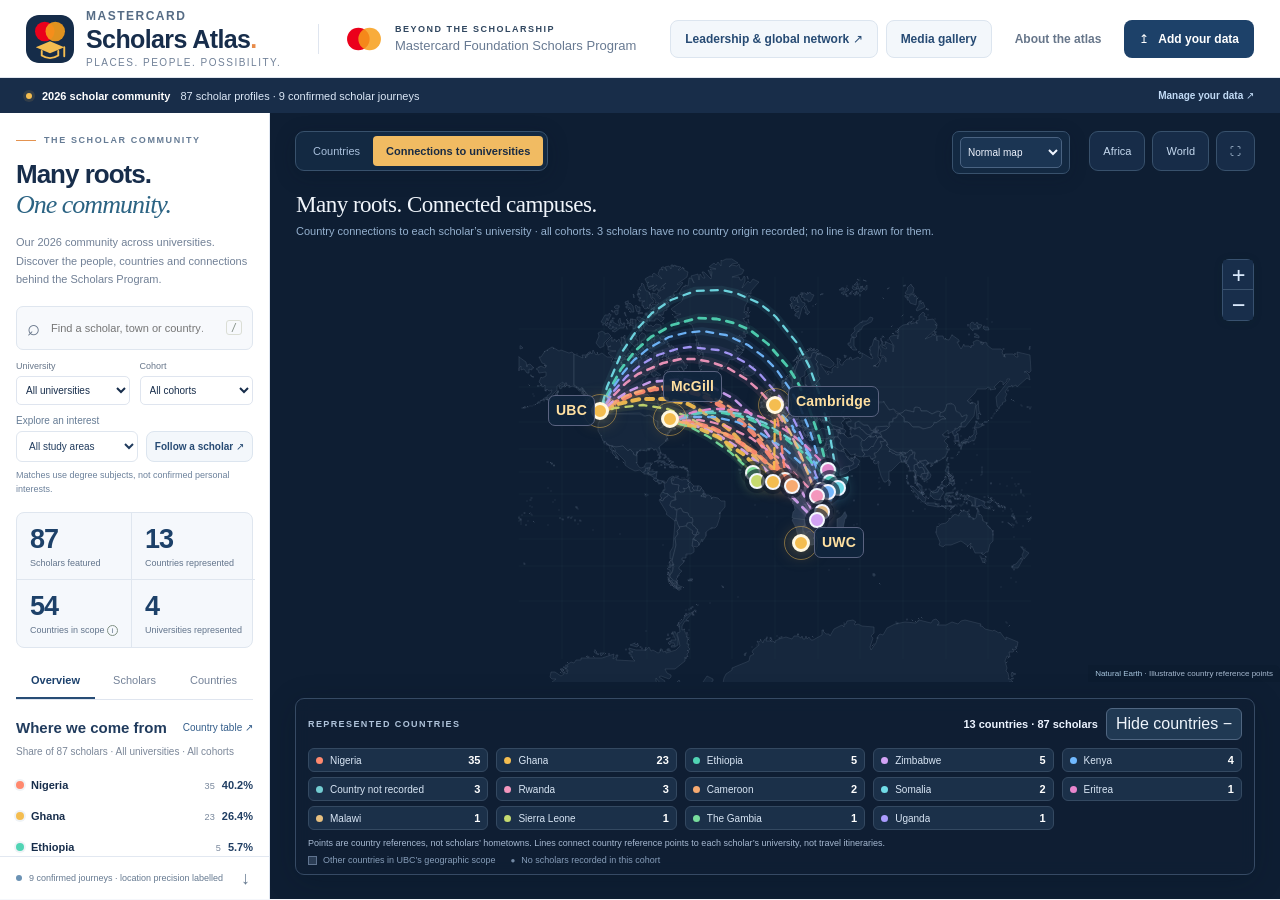
==== index.html @ 305bf22e "Add Welcome Day photography album to the media gallery" ====
<!doctype html>
<html lang="en">
<head>
  <meta charset="utf-8">
  <meta name="viewport" content="width=device-width,initial-scale=1">
  <meta name="theme-color" content="#101e32">
  <title>Beyond the Scholarship · Mastercard Scholars Atlas</title>
  <meta name="description" content="Explore the places, journeys and aspirations of Mastercard Foundation Scholars. An independent scholar-created atlas with town-level mapping and country representation.">
  <link rel="icon" type="image/svg+xml" href="media/scholar-atlas-emblem.svg">
  <link href="vendor/leaflet.css" rel="stylesheet">
  <link href="style.css" rel="stylesheet">
  <link href="fallback.css" rel="stylesheet">
  <link href="atlas-theme.css?v=20261101-welcome-album" rel="stylesheet">
  <link href="experience.css?v=20261101-welcome-album" rel="stylesheet">
  <script defer src="vendor/papaparse.min.js"></script>
  <script defer src="vendor/leaflet.js"></script>
  <script type="module" src="app.js?v=20261101-welcome-album"></script>
</head>
<body>
  <a class="skip-link" href="#sidebarContent">Skip to scholar information</a>
  <header class="app-header">
    <a class="brand" href="./" aria-label="Mastercard Scholars Atlas home">
      <span class="brand-icon" aria-hidden="true"><img src="media/scholar-atlas-emblem.svg" alt="" width="48" height="48"></span>
      <span><strong><span class="brand-prefix">Mastercard </span>Scholars Atlas<span class="brand-dot">.</span></strong><small>Places. People. Possibility.</small></span>
    </a>
    <div class="header-description"><a class="scholar-symbol" href="https://mastercardfdn.org/en/what-we-do/our-programs/mastercard-foundation-scholars-program/" target="_blank" rel="noopener" aria-label="Mastercard Foundation Scholars Program"><svg viewBox="0 0 52 32" aria-hidden="true"><circle cx="19" cy="16" r="14" fill="#eb001b"/><circle cx="33" cy="16" r="14" fill="#f79e1b" fill-opacity=".86"/></svg></a><span class="tiny-label">BEYOND THE SCHOLARSHIP</span><span>Mastercard Foundation Scholars Program</span></div>
    <div class="header-actions"><a class="button secondary" href="network.html">Leadership & global network ↗</a><button id="galleryButton" class="button secondary">Media gallery</button><button id="aboutButton" class="button text-button">About the atlas</button><button id="manageButton" class="button primary"><span aria-hidden="true">↥</span> Add your data</button></div>
  </header>
  <div id="datasetBanner" class="dataset-banner"><span class="status-dot"></span><strong>Sample data</strong><span id="datasetDescription">Fictional profiles for exploring the design. These are not programme statistics.</span><button id="bannerImport">Replace with your CSV <span aria-hidden="true">↗</span></button></div>
  <main class="workspace">
    <aside class="sidebar" aria-label="Scholars dashboard">
      <section class="sidebar-intro">
        <div class="eyebrow"><span class="small-line"></span> THE SCHOLAR COMMUNITY</div>
        <h1>Many roots.<br><em>One community.</em></h1>
        <p>Our 2026 community across universities. Discover the people, countries and connections behind the Scholars Program.</p>
      </section>
      <section class="filters" aria-label="Dataset filters">
        <label class="search-field"><span aria-hidden="true">⌕</span><input id="searchInput" type="search" placeholder="Find a scholar, town or country…" aria-label="Search scholars, towns and countries"><kbd>/</kbd></label>
        <div class="filter-row"><label><span>University</span><select id="universityFilter"><option value="">All universities</option></select></label><label><span>Cohort</span><select id="cohortFilter"><option value="">All cohorts</option></select></label></div>
      <div class="explore-row"><label><span>Explore an interest</span><select id="interestFilter" aria-describedby="interestNote"><option value="">All study areas</option></select></label><button id="followScholar" class="button secondary">Follow a scholar ↗</button></div><p id="interestNote" class="interest-note">Matches use degree subjects, not confirmed personal interests.</p></section>
      <section class="stats-grid" aria-label="Dataset summary">
        <div><strong id="totalStat">—</strong><span>Scholars featured</span></div><div><strong id="countryStat">—</strong><span>Countries represented</span></div><div><strong id="eligibleStat">54</strong><span>Countries in scope <button class="info-dot" id="eligibilityInfo" aria-label="Explain country eligibility scope">i</button></span></div><div><strong id="townStat">—</strong><span>Universities represented</span></div>
      </section>
      <div class="sidebar-tabs" role="tablist" aria-label="Explore the atlas"><button role="tab" aria-selected="true" data-tab="overview" id="tab-overview">Overview</button><button role="tab" aria-selected="false" data-tab="scholars" id="tab-scholars">Scholars</button><button role="tab" aria-selected="false" data-tab="countries" id="tab-countries">Countries</button></div>
      <div id="sidebarContent" class="sidebar-content" role="tabpanel" aria-labelledby="tab-overview" tabindex="-1"><p class="loading-text">Preparing the atlas…</p></div>
      <footer class="sidebar-footer"><span class="status-dot"></span><span id="coverageText">Town coordinates checked against your dataset</span><button id="exportStats" title="Download country counts and shares" aria-label="Download country statistics">↓</button></footer>
    </aside>
    <section class="map-area" aria-label="Interactive origin map">
      <div id="map" aria-label="World map of scholar countries and connections to their universities"></div>
      <div class="map-topbar"><div class="map-mode" role="group" aria-label="Map display"><button id="originsMode" aria-pressed="false">Countries</button><button id="journeysMode" class="selected" aria-pressed="true">Connections to universities</button></div><div class="map-top-actions"><button id="africaButton" class="map-button">Africa</button><button id="worldButton" class="map-button">World</button><button id="fullscreenButton" class="map-button icon-button" title="Toggle full screen" aria-label="Toggle full screen">⛶</button></div></div>
      <div class="basemap-control"><label for="basemapSelect">Background</label><select id="basemapSelect" aria-label="Map background"><option value="atlas">Normal map</option><option value="street">Street map</option><option value="satellite">Satellite imagery</option></select><span id="basemapStatus" role="status" hidden></span></div>
      <div class="map-heading"><span id="mapScope">OUR GLOBAL CONNECTIONS</span><h2 id="mapTitle">Rooted in community.<br>Connected by opportunity.</h2><p id="mapSubtitle">Select a country or a point to begin exploring.</p></div>
      <div id="mapLoading" class="map-loading"><span class="spinner"></span> Drawing the world…</div>
      <div id="mapFallback" class="map-fallback" hidden><strong>Detailed map unavailable</strong><p>Your scholar profiles and country statistics still work. Check your internet connection and try again.</p><button class="button primary" id="retryMap">Retry map</button></div>
      <section id="detailCard" class="detail-card" aria-label="Selected place or scholar" hidden></section>
      <div class="map-bottom"><div class="legend"><div class="legend-heading"><span class="tiny-label">REPRESENTED COUNTRIES</span><span id="mapCount">10 countries · 42 scholars</span></div><div id="originLegend" class="origin-legend"></div><p class="reference-caption">Points are country references, not scholars’ hometowns. Lines connect country reference points to each scholar’s university, not travel itineraries.</p><div class="scope-key"><i></i> Other countries in UBC’s geographic scope <span>●</span> No scholars recorded in this cohort</div></div></div>
      <div class="map-help">Hover or focus a country or university to highlight its connections · Line width shows scholar count</div>
    </section>
  </main>
  <dialog id="manageDialog" class="dialog"><div class="dialog-header"><div><span class="eyebrow">MAKE IT YOURS</span><h2>Bring your scholars to the map.</h2></div><button class="close-button" data-close="manageDialog" aria-label="Close data manager">×</button></div><p>Import a CSV to replace the sample profiles. Your import stays in this browser; it does not update the shared website.</p><a href="data/scholars_template.csv" download class="template-link"><span aria-hidden="true">↓</span> Download the empty CSV template <span>Start here</span></a><label class="file-drop" id="fileDrop"><span class="upload-icon" aria-hidden="true">↥</span><strong>Choose your scholars CSV</strong><span>Or drop it here · UTF-8 CSV · up to 5 MB</span><input id="csvInput" type="file" accept=".csv,text/csv"></label><div id="importResult" class="import-result" aria-live="polite"></div><details class="data-guide"><summary>Which information do I need?</summary><p><strong>Required:</strong> a unique <code>id</code> and <code>name</code>. Include <code>country_code</code> (ISO3, e.g. GHA), <code>hometown</code>, <code>region</code>, <code>latitude</code> and <code>longitude</code> to map a hometown.</p><p>Add <code>university</code>, <code>programme</code>, <code>cohort</code>, <code>theme</code>, <code>bio</code>, <code>aspiration</code>, <code>photo</code>, <code>audio</code>, <code>source_url</code> and <code>location_verified</code> as available. Missing coordinates are allowed; those scholars still count in country totals.</p><p>Use scholar-approved town centres. A hometown is the place a scholar identifies as home; it may differ from citizenship. This atlas does not infer an individual's admissions eligibility.</p></details><div class="dialog-actions"><button id="exportData" class="button secondary">Export current data</button><button id="resetDemo" class="button text-button">Restore sample</button></div><p class="dialog-note">To update the map for every visitor, replace the project's <code>data/scholars.json</code> with your export and republish. Your original CSV remains unchanged.</p></dialog>
  <dialog id="aboutDialog" class="dialog"><div class="dialog-header"><div><span class="eyebrow">BEHIND THE MAP</span><h2>A community, seen through place.</h2></div><button class="close-button" data-close="aboutDialog" aria-label="Close about">×</button></div><p>An independent, scholar-created exploration of the Mastercard Foundation Scholars Program. The directory includes publicly documented 2026 scholars from several universities; coverage is partial. It is not an official Foundation directory.</p><h3>Reading the numbers</h3><p>Country shares count unique scholars in the selected university and cohort. Searching, selecting a country, and moving the map do not change that denominator. Missing home countries appear in a separate category. A zero means no records in this dataset; it does not establish that a country has no scholars.</p><h3>Country eligibility reference</h3><p>The geographic reference is <strong>UBC · Winter 2027</strong>. UBC states that applicants must be a citizen or refugee of an African country, alongside academic, age, degree-programme and other conditions.</p><p>The 54-country layer implements that geographic rule using African UN member states. It is not an enumerated country list published by UBC. Western Sahara is shown as unverified. The reference remains UBC-specific when viewing records from other universities.</p><a class="source-link" href="https://mastercardfdn.scholars.ubc.ca/graduate-admissions/graduate-admissions-2/" target="_blank" rel="noopener noreferrer">Read UBC's published eligibility criteria ↗</a><p class="dialog-note">Reference checked: 24 October 2026. A country highlight is not a personal eligibility decision.</p><h3>Map and data</h3><p>Country boundaries: Natural Earth, public domain. Detailed street map: OpenFreeMap, OpenMapTiles and OpenStreetMap contributors, with an Esri street-map fallback for browsers without WebGL. Satellite imagery: Esri and its credited imagery providers. Town coverage and spelling vary by location. Until hometowns are confirmed, points use Natural Earth country label locations as illustrative country references. No country reference is stored as a scholar’s hometown coordinate. Connections show country–UBC relationships rather than travel itineraries.</p><p>Built for Analem Jacob's scholar-community mapping project. The directory combines the supplied UBC roster with named 2026 profiles from official university sources. Cambridge uses the academic-year label 2026/2027. Country origins are left blank when not confirmed. Connections follow each scholar’s university. Destination points are representative university locations, not individual study buildings. Scholars without a recorded home country have no connection line. Professional profiles and photographs are included only for corroborated public matches. Hometown mapping is deferred.</p><div class="dialog-actions"><button class="button primary" data-close="aboutDialog">Explore the atlas</button></div></dialog>
  <div id="toast" role="status" class="toast" hidden></div>
  <noscript>This interactive atlas requires JavaScript. The CSV templates and data files are available in the project's data folder.</noscript>
</body>
</html>
---- vendor/leaflet.css ----
/* required styles */

.leaflet-pane,
.leaflet-tile,
.leaflet-marker-icon,
.leaflet-marker-shadow,
.leaflet-tile-container,
.leaflet-pane > svg,
.leaflet-pane > canvas,
.leaflet-zoom-box,
.leaflet-image-layer,
.leaflet-layer {
	position: absolute;
	left: 0;
	top: 0;
	}
.leaflet-container {
	overflow: hidden;
	}
.leaflet-tile,
.leaflet-marker-icon,
.leaflet-marker-shadow {
	-webkit-user-select: none;
	   -moz-user-select: none;
	        user-select: none;
	  -webkit-user-drag: none;
	}
/* Prevents IE11 from highlighting tiles in blue */
.leaflet-tile::selection {
	background: transparent;
}
/* Safari renders non-retina tile on retina better with this, but Chrome is worse */
.leaflet-safari .leaflet-tile {
	image-rendering: -webkit-optimize-contrast;
	}
/* hack that prevents hw layers "stretching" when loading new tiles */
.leaflet-safari .leaflet-tile-container {
	width: 1600px;
	height: 1600px;
	-webkit-transform-origin: 0 0;
	}
.leaflet-marker-icon,
.leaflet-marker-shadow {
	display: block;
	}
/* .leaflet-container svg: reset svg max-width decleration shipped in Joomla! (joomla.org) 3.x */
/* .leaflet-container img: map is broken in FF if you have max-width: 100% on tiles */
.leaflet-container .leaflet-overlay-pane svg {
	max-width: none !important;
	max-height: none !important;
	}
.leaflet-container .leaflet-marker-pane img,
.leaflet-container .leaflet-shadow-pane img,
.leaflet-container .leaflet-tile-pane img,
.leaflet-container img.leaflet-image-layer,
.leaflet-container .leaflet-tile {
	max-width: none !important;
	max-height: none !important;
	width: auto;
	padding: 0;
	}

.leaflet-container img.leaflet-tile {
	/* See: https://bugs.chromium.org/p/chromium/issues/detail?id=600120 */
	mix-blend-mode: plus-lighter;
}

.leaflet-container.leaflet-touch-zoom {
	-ms-touch-action: pan-x pan-y;
	touch-action: pan-x pan-y;
	}
.leaflet-container.leaflet-touch-drag {
	-ms-touch-action: pinch-zoom;
	/* Fallback for FF which doesn't support pinch-zoom */
	touch-action: none;
	touch-action: pinch-zoom;
}
.leaflet-container.leaflet-touch-drag.leaflet-touch-zoom {
	-ms-touch-action: none;
	touch-action: none;
}
.leaflet-container {
	-webkit-tap-highlight-color: transparent;
}
.leaflet-container a {
	-webkit-tap-highlight-color: rgba(51, 181, 229, 0.4);
}
.leaflet-tile {
	filter: inherit;
	visibility: hidden;
	}
.leaflet-tile-loaded {
	visibility: inherit;
	}
.leaflet-zoom-box {
	width: 0;
	height: 0;
	-moz-box-sizing: border-box;
	     box-sizing: border-box;
	z-index: 800;
	}
/* workaround for https://bugzilla.mozilla.org/show_bug.cgi?id=888319 */
.leaflet-overlay-pane svg {
	-moz-user-select: none;
	}

.leaflet-pane         { z-index: 400; }

.leaflet-tile-pane    { z-index: 200; }
.leaflet-overlay-pane { z-index: 400; }
.leaflet-shadow-pane  { z-index: 500; }
.leaflet-marker-pane  { z-index: 600; }
.leaflet-tooltip-pane   { z-index: 650; }
.leaflet-popup-pane   { z-index: 700; }

.leaflet-map-pane canvas { z-index: 100; }
.leaflet-map-pane svg    { z-index: 200; }

.leaflet-vml-shape {
	width: 1px;
	height: 1px;
	}
.lvml {
	behavior: url(#default#VML);
	display: inline-block;
	position: absolute;
	}


/* control positioning */

.leaflet-control {
	position: relative;
	z-index: 800;
	pointer-events: visiblePainted; /* IE 9-10 doesn't have auto */
	pointer-events: auto;
	}
.leaflet-top,
.leaflet-bottom {
	position: absolute;
	z-index: 1000;
	pointer-events: none;
	}
.leaflet-top {
	top: 0;
	}
.leaflet-right {
	right: 0;
	}
.leaflet-bottom {
	bottom: 0;
	}
.leaflet-left {
	left: 0;
	}
.leaflet-control {
	float: left;
	clear: both;
	}
.leaflet-right .leaflet-control {
	float: right;
	}
.leaflet-top .leaflet-control {
	margin-top: 10px;
	}
.leaflet-bottom .leaflet-control {
	margin-bottom: 10px;
	}
.leaflet-left .leaflet-control {
	margin-left: 10px;
	}
.leaflet-right .leaflet-control {
	margin-right: 10px;
	}


/* zoom and fade animations */

.leaflet-fade-anim .leaflet-popup {
	opacity: 0;
	-webkit-transition: opacity 0.2s linear;
	   -moz-transition: opacity 0.2s linear;
	        transition: opacity 0.2s linear;
	}
.leaflet-fade-anim .leaflet-map-pane .leaflet-popup {
	opacity: 1;
	}
.leaflet-zoom-animated {
	-webkit-transform-origin: 0 0;
	    -ms-transform-origin: 0 0;
	        transform-origin: 0 0;
	}
svg.leaflet-zoom-animated {
	will-change: transform;
}

.leaflet-zoom-anim .leaflet-zoom-animated {
	-webkit-transition: -webkit-transform 0.25s cubic-bezier(0,0,0.25,1);
	   -moz-transition:    -moz-transform 0.25s cubic-bezier(0,0,0.25,1);
	        transition:         transform 0.25s cubic-bezier(0,0,0.25,1);
	}
.leaflet-zoom-anim .leaflet-tile,
.leaflet-pan-anim .leaflet-tile {
	-webkit-transition: none;
	   -moz-transition: none;
	        transition: none;
	}

.leaflet-zoom-anim .leaflet-zoom-hide {
	visibility: hidden;
	}


/* cursors */

.leaflet-interactive {
	cursor: pointer;
	}
.leaflet-grab {
	cursor: -webkit-grab;
	cursor:    -moz-grab;
	cursor:         grab;
	}
.leaflet-crosshair,
.leaflet-crosshair .leaflet-interactive {
	cursor: crosshair;
	}
.leaflet-popup-pane,
.leaflet-control {
	cursor: auto;
	}
.leaflet-dragging .leaflet-grab,
.leaflet-dragging .leaflet-grab .leaflet-interactive,
.leaflet-dragging .leaflet-marker-draggable {
	cursor: move;
	cursor: -webkit-grabbing;
	cursor:    -moz-grabbing;
	cursor:         grabbing;
	}

/* marker & overlays interactivity */
.leaflet-marker-icon,
.leaflet-marker-shadow,
.leaflet-image-layer,
.leaflet-pane > svg path,
.leaflet-tile-container {
	pointer-events: none;
	}

.leaflet-marker-icon.leaflet-interactive,
.leaflet-image-layer.leaflet-interactive,
.leaflet-pane > svg path.leaflet-interactive,
svg.leaflet-image-layer.leaflet-interactive path {
	pointer-events: visiblePainted; /* IE 9-10 doesn't have auto */
	pointer-events: auto;
	}

/* visual tweaks */

.leaflet-container {
	background: #ddd;
	outline-offset: 1px;
	}
.leaflet-container a {
	color: #0078A8;
	}
.leaflet-zoom-box {
	border: 2px dotted #38f;
	background: rgba(255,255,255,0.5);
	}


/* general typography */
.leaflet-container {
	font-family: "Helvetica Neue", Arial, Helvetica, sans-serif;
	font-size: 12px;
	font-size: 0.75rem;
	line-height: 1.5;
	}


/* general toolbar styles */

.leaflet-bar {
	box-shadow: 0 1px 5px rgba(0,0,0,0.65);
	border-radius: 4px;
	}
.leaflet-bar a {
	background-color: #fff;
	border-bottom: 1px solid #ccc;
	width: 26px;
	height: 26px;
	line-height: 26px;
	display: block;
	text-align: center;
	text-decoration: none;
	color: black;
	}
.leaflet-bar a,
.leaflet-control-layers-toggle {
	background-position: 50% 50%;
	background-repeat: no-repeat;
	display: block;
	}
.leaflet-bar a:hover,
.leaflet-bar a:focus {
	background-color: #f4f4f4;
	}
.leaflet-bar a:first-child {
	border-top-left-radius: 4px;
	border-top-right-radius: 4px;
	}
.leaflet-bar a:last-child {
	border-bottom-left-radius: 4px;
	border-bottom-right-radius: 4px;
	border-bottom: none;
	}
.leaflet-bar a.leaflet-disabled {
	cursor: default;
	background-color: #f4f4f4;
	color: #bbb;
	}

.leaflet-touch .leaflet-bar a {
	width: 30px;
	height: 30px;
	line-height: 30px;
	}
.leaflet-touch .leaflet-bar a:first-child {
	border-top-left-radius: 2px;
	border-top-right-radius: 2px;
	}
.leaflet-touch .leaflet-bar a:last-child {
	border-bottom-left-radius: 2px;
	border-bottom-right-radius: 2px;
	}

/* zoom control */

.leaflet-control-zoom-in,
.leaflet-control-zoom-out {
	font: bold 18px 'Lucida Console', Monaco, monospace;
	text-indent: 1px;
	}

.leaflet-touch .leaflet-control-zoom-in, .leaflet-touch .leaflet-control-zoom-out  {
	font-size: 22px;
	}


/* layers control */

.leaflet-control-layers {
	box-shadow: 0 1px 5px rgba(0,0,0,0.4);
	background: #fff;
	border-radius: 5px;
	}
.leaflet-control-layers-toggle {
	background-image: url(images/layers.png);
	width: 36px;
	height: 36px;
	}
.leaflet-retina .leaflet-control-layers-toggle {
	background-image: url(images/layers-2x.png);
	background-size: 26px 26px;
	}
.leaflet-touch .leaflet-control-layers-toggle {
	width: 44px;
	height: 44px;
	}
.leaflet-control-layers .leaflet-control-layers-list,
.leaflet-control-layers-expanded .leaflet-control-layers-toggle {
	display: none;
	}
.leaflet-control-layers-expanded .leaflet-control-layers-list {
	display: block;
	position: relative;
	}
.leaflet-control-layers-expanded {
	padding: 6px 10px 6px 6px;
	color: #333;
	background: #fff;
	}
.leaflet-control-layers-scrollbar {
	overflow-y: scroll;
	overflow-x: hidden;
	padding-right: 5px;
	}
.leaflet-control-layers-selector {
	margin-top: 2px;
	position: relative;
	top: 1px;
	}
.leaflet-control-layers label {
	display: block;
	font-size: 13px;
	font-size: 1.08333em;
	}
.leaflet-control-layers-separator {
	height: 0;
	border-top: 1px solid #ddd;
	margin: 5px -10px 5px -6px;
	}

/* Default icon URLs */
.leaflet-default-icon-path { /* used only in path-guessing heuristic, see L.Icon.Default */
	background-image: url(images/marker-icon.png);
	}


/* attribution and scale controls */

.leaflet-container .leaflet-control-attribution {
	background: #fff;
	background: rgba(255, 255, 255, 0.8);
	margin: 0;
	}
.leaflet-control-attribution,
.leaflet-control-scale-line {
	padding: 0 5px;
	color: #333;
	line-height: 1.4;
	}
.leaflet-control-attribution a {
	text-decoration: none;
	}
.leaflet-control-attribution a:hover,
.leaflet-control-attribution a:focus {
	text-decoration: underline;
	}
.leaflet-attribution-flag {
	display: inline !important;
	vertical-align: baseline !important;
	width: 1em;
	height: 0.6669em;
	}
.leaflet-left .leaflet-control-scale {
	margin-left: 5px;
	}
.leaflet-bottom .leaflet-control-scale {
	margin-bottom: 5px;
	}
.leaflet-control-scale-line {
	border: 2px solid #777;
	border-top: none;
	line-height: 1.1;
	padding: 2px 5px 1px;
	white-space: nowrap;
	-moz-box-sizing: border-box;
	     box-sizing: border-box;
	background: rgba(255, 255, 255, 0.8);
	text-shadow: 1px 1px #fff;
	}
.leaflet-control-scale-line:not(:first-child) {
	border-top: 2px solid #777;
	border-bottom: none;
	margin-top: -2px;
	}
.leaflet-control-scale-line:not(:first-child):not(:last-child) {
	border-bottom: 2px solid #777;
	}

.leaflet-touch .leaflet-control-attribution,
.leaflet-touch .leaflet-control-layers,
.leaflet-touch .leaflet-bar {
	box-shadow: none;
	}
.leaflet-touch .leaflet-control-layers,
.leaflet-touch .leaflet-bar {
	border: 2px solid rgba(0,0,0,0.2);
	background-clip: padding-box;
	}


/* popup */

.leaflet-popup {
	position: absolute;
	text-align: center;
	margin-bottom: 20px;
	}
.leaflet-popup-content-wrapper {
	padding: 1px;
	text-align: left;
	border-radius: 12px;
	}
.leaflet-popup-content {
	margin: 13px 24px 13px 20px;
	line-height: 1.3;
	font-size: 13px;
	font-size: 1.08333em;
	min-height: 1px;
	}
.leaflet-popup-content p {
	margin: 17px 0;
	margin: 1.3em 0;
	}
.leaflet-popup-tip-container {
	width: 40px;
	height: 20px;
	position: absolute;
	left: 50%;
	margin-top: -1px;
	margin-left: -20px;
	overflow: hidden;
	pointer-events: none;
	}
.leaflet-popup-tip {
	width: 17px;
	height: 17px;
	padding: 1px;

	margin: -10px auto 0;
	pointer-events: auto;

	-webkit-transform: rotate(45deg);
	   -moz-transform: rotate(45deg);
	    -ms-transform: rotate(45deg);
	        transform: rotate(45deg);
	}
.leaflet-popup-content-wrapper,
.leaflet-popup-tip {
	background: white;
	color: #333;
	box-shadow: 0 3px 14px rgba(0,0,0,0.4);
	}
.leaflet-container a.leaflet-popup-close-button {
	position: absolute;
	top: 0;
	right: 0;
	border: none;
	text-align: center;
	width: 24px;
	height: 24px;
	font: 16px/24px Tahoma, Verdana, sans-serif;
	color: #757575;
	text-decoration: none;
	background: transparent;
	}
.leaflet-container a.leaflet-popup-close-button:hover,
.leaflet-container a.leaflet-popup-close-button:focus {
	color: #585858;
	}
.leaflet-popup-scrolled {
	overflow: auto;
	}

.leaflet-oldie .leaflet-popup-content-wrapper {
	-ms-zoom: 1;
	}
.leaflet-oldie .leaflet-popup-tip {
	width: 24px;
	margin: 0 auto;

	-ms-filter: "progid:DXImageTransform.Microsoft.Matrix(M11=0.70710678, M12=0.70710678, M21=-0.70710678, M22=0.70710678)";
	filter: progid:DXImageTransform.Microsoft.Matrix(M11=0.70710678, M12=0.70710678, M21=-0.70710678, M22=0.70710678);
	}

.leaflet-oldie .leaflet-control-zoom,
.leaflet-oldie .leaflet-control-layers,
.leaflet-oldie .leaflet-popup-content-wrapper,
.leaflet-oldie .leaflet-popup-tip {
	border: 1px solid #999;
	}


/* div icon */

.leaflet-div-icon {
	background: #fff;
	border: 1px solid #666;
	}


/* Tooltip */
/* Base styles for the element that has a tooltip */
.leaflet-tooltip {
	position: absolute;
	padding: 6px;
	background-color: #fff;
	border: 1px solid #fff;
	border-radius: 3px;
	color: #222;
	white-space: nowrap;
	-webkit-user-select: none;
	-moz-user-select: none;
	-ms-user-select: none;
	user-select: none;
	pointer-events: none;
	box-shadow: 0 1px 3px rgba(0,0,0,0.4);
	}
.leaflet-tooltip.leaflet-interactive {
	cursor: pointer;
	pointer-events: auto;
	}
.leaflet-tooltip-top:before,
.leaflet-tooltip-bottom:before,
.leaflet-tooltip-left:before,
.leaflet-tooltip-right:before {
	position: absolute;
	pointer-events: none;
	border: 6px solid transparent;
	background: transparent;
	content: "";
	}

/* Directions */

.leaflet-tooltip-bottom {
	margin-top: 6px;
}
.leaflet-tooltip-top {
	margin-top: -6px;
}
.leaflet-tooltip-bottom:before,
.leaflet-tooltip-top:before {
	left: 50%;
	margin-left: -6px;
	}
.leaflet-tooltip-top:before {
	bottom: 0;
	margin-bottom: -12px;
	border-top-color: #fff;
	}
.leaflet-tooltip-bottom:before {
	top: 0;
	margin-top: -12px;
	margin-left: -6px;
	border-bottom-color: #fff;
	}
.leaflet-tooltip-left {
	margin-left: -6px;
}
.leaflet-tooltip-right {
	margin-left: 6px;
}
.leaflet-tooltip-left:before,
.leaflet-tooltip-right:before {
	top: 50%;
	margin-top: -6px;
	}
.leaflet-tooltip-left:before {
	right: 0;
	margin-right: -12px;
	border-left-color: #fff;
	}
.leaflet-tooltip-right:before {
	left: 0;
	margin-left: -12px;
	border-right-color: #fff;
	}

/* Printing */

@media print {
	/* Prevent printers from removing background-images of controls. */
	.leaflet-control {
		-webkit-print-color-adjust: exact;
		print-color-adjust: exact;
		}
	}
---- style.css ----
:root{--ink:#183d34;--ink-dark:#102d27;--muted:#6f7c74;--paper:#faf9f5;--line:#e5e7df;--gold:#d78d36;--pale:#f1f3ed;--orange:#ba5b25;--shadow:0 12px 45px #112f2520;font-family:Inter,"Segoe UI",Arial,sans-serif;color:var(--ink);background:var(--paper);font-synthesis:none}*{box-sizing:border-box}body{margin:0}button,input,select{font:inherit}button,a,input,select{touch-action:manipulation}button{cursor:pointer}button:focus-visible,a:focus-visible,input:focus-visible,select:focus-visible,summary:focus-visible{outline:3px solid #c57732;outline-offset:3px}button{color:inherit}a{color:var(--ink)}[hidden]{display:none!important}.skip-link{position:fixed;left:20px;top:-80px;z-index:1000;background:white;padding:12px}.skip-link:focus{top:12px}.app-header{height:88px;display:flex;align-items:center;justify-content:space-between;padding:0 30px;border-bottom:1px solid var(--line);gap:20px;background:#fffefb}.brand{display:flex;gap:12px;align-items:center;text-decoration:none;min-width:272px}.brand-icon{display:grid;place-items:center;width:45px;height:45px;border-radius:13px;background:var(--ink);color:#efbd7d}.brand-icon svg{width:36px;height:36px;fill:none;stroke:currentColor;stroke-width:1.3}.brand strong{font-size:22px;letter-spacing:-.7px;font-weight:750}.brand-dot{color:var(--gold)}.brand small{display:block;margin-top:4px;font-size:10px;letter-spacing:1.5px;text-transform:uppercase;color:var(--muted)}.header-description{display:flex;flex-direction:column;gap:6px;margin-right:auto;padding-left:24px;border-left:1px solid var(--line);font-size:11px;color:var(--muted)}.tiny-label{font-size:9px;letter-spacing:1.5px;font-weight:700}.header-description .tiny-label{color:var(--ink)}.header-actions{display:flex;align-items:center;gap:12px}.button{border:1px solid transparent;border-radius:7px;padding:11px 15px;font-size:12px;font-weight:600;display:inline-flex;gap:9px;justify-content:center;align-items:center;text-decoration:none}.button.primary{background:var(--ink);color:white}.button.primary:hover{background:#285849}.button.secondary{border-color:var(--line);background:white}.text-button{background:transparent;color:var(--muted)}.text-button:hover{color:var(--ink);background:var(--pale)}.dataset-banner{min-height:35px;background:#fbf0de;color:#7a5128;display:flex;gap:9px;align-items:center;padding:7px 30px;font-size:10px}.status-dot{width:6px;height:6px;border-radius:50%;background:var(--gold);flex-shrink:0;display:inline-block}.dataset-banner button{margin-left:auto;border:0;background:transparent;font-size:10px;font-weight:700;color:#885122;padding:0}.dataset-banner.imported{background:#e9f1e9;color:#25543e}.dataset-banner.imported .status-dot{background:#427d57}.workspace{display:grid;grid-template-columns:352px minmax(0,1fr);height:calc(100dvh - 123px);min-height:660px}.sidebar{background:#fffefb;display:flex;flex-direction:column;min-height:0;border-right:1px solid var(--line);z-index:3}.sidebar-intro{padding:25px 25px 16px}.eyebrow{font-size:9px;font-weight:700;letter-spacing:1.8px;display:flex;align-items:center;gap:8px}.small-line{width:20px;height:1px;background:var(--gold)}h1{font-size:30px;line-height:1.2;font-weight:500;letter-spacing:-1.1px;margin:13px 0 10px}h1 em{font-family:Georgia,serif;font-weight:400;color:#9c6b35}p{line-height:1.65}.sidebar-intro p{font-size:11px;color:var(--muted);max-width:285px;margin:0}.filters{padding:0 25px 17px}.search-field{display:flex;gap:9px;align-items:center;border:1px solid var(--line);border-radius:7px;background:var(--paper);padding:9px 10px}.search-field>span{font-size:22px;line-height:1;color:var(--muted)}.search-field input{width:100%;min-width:0;border:none;outline:0;background:transparent;color:var(--ink);font-size:11px}.search-field input:focus-visible{outline:none}.search-field:focus-within{outline:2px solid #b78145}.search-field kbd{font-size:10px;border:1px solid #dbded5;border-radius:3px;padding:1px 4px;color:#849087}.filter-row{display:flex;gap:10px;margin-top:11px}.filter-row label{flex:1;min-width:0}.filter-row label>span{display:block;font-size:9px;color:var(--muted);margin-bottom:5px}.filter-row select{width:100%;min-width:0;border:1px solid var(--line);border-radius:5px;padding:7px 5px;background:white;color:var(--ink);font-size:10px}.stats-grid{display:grid;grid-template-columns:1fr 1fr;margin:0 25px 18px;background:var(--pale);border:1px solid var(--line);border-radius:8px}.stats-grid>div{padding:13px 14px 12px}.stats-grid>div:nth-child(odd){border-right:1px solid var(--line)}.stats-grid>div:nth-child(-n+2){border-bottom:1px solid var(--line)}.stats-grid strong{display:block;font-size:26px;font-weight:500;letter-spacing:-1px;font-variant-numeric:tabular-nums}.stats-grid span{display:block;color:#63766a;font-size:9px;margin-top:3px;white-space:nowrap}.info-dot{display:inline-grid;place-items:center;border:1px solid #809184;border-radius:100%;font-size:8px;width:11px;height:11px;line-height:1;padding:0;background:transparent}.sidebar-tabs{display:flex;margin:0 25px;border-bottom:1px solid var(--line)}.sidebar-tabs button{background:none;border:0;flex:1;font-size:11px;padding:11px 0;color:var(--muted);border-bottom:2px solid transparent}.sidebar-tabs button[aria-selected=true]{color:var(--ink);border-color:var(--ink);font-weight:700}.sidebar-content{padding:20px 25px;overflow:auto;flex:1;min-height:110px;scrollbar-width:thin;scrollbar-color:#c9d1c7 transparent}.section-heading{display:flex;justify-content:space-between;align-items:center;margin-bottom:7px;gap:8px}.section-heading h2{font-size:12px;font-weight:650;margin:0}.section-heading button{background:transparent;border:0;font-size:10px;color:#8a6231;padding:4px 0}.section-caption{color:var(--muted);font-size:10px;margin:0 0 18px}.country-bar{display:block;border:0;background:transparent;text-align:left;width:100%;padding:0 0 14px}.country-bar:hover .bar-fill{background:#ac6e2b}.country-bar .bar-label{display:flex;align-items:center;gap:7px;margin-bottom:6px;font-size:10px}.country-bar .bar-label b{font-weight:500}.country-bar .bar-label .country-number{margin-left:auto;font-weight:650}.country-number small{font-weight:400;color:var(--muted);margin-right:4px}.bar-track{height:5px;background:#edf0e8;border-radius:5px;overflow:hidden}.bar-fill{display:block;height:100%;background:#c48c48;border-radius:5px;transition:width .35s}.country-dot{width:6px;height:6px;border-radius:50%;background:#c48c48;display:inline-block}.insight-note{display:flex;gap:10px;background:var(--pale);border:1px solid var(--line);border-radius:7px;padding:11px;margin-top:7px}.insight-note>span{font-size:18px;color:#96703d}.insight-note p{font-size:10px;margin:0;color:#617464}.scope-source{display:block;font-size:9px;line-height:1.6;color:var(--muted);margin-top:14px}.scope-source a{color:#8a6231}.sidebar-footer{min-height:43px;border-top:1px solid var(--line);padding:8px 25px;display:flex;align-items:center;gap:7px;color:var(--muted);font-size:9px}.sidebar-footer .status-dot{background:#66826b}.sidebar-footer button{margin-left:auto;background:none;border:0;font-size:18px;padding:0 3px}.map-area{position:relative;min-width:0;min-height:0;overflow:hidden;background:#e5ece5}#map{position:absolute;inset:0}.map-topbar{position:absolute;top:22px;left:25px;right:25px;display:flex;justify-content:space-between;gap:12px;z-index:2;pointer-events:none}.map-topbar>*{pointer-events:auto}.map-mode{background:#fffefbee;border:1px solid #d9e1d5;border-radius:7px;padding:3px;box-shadow:0 2px 10px #1430260b;display:flex}.map-mode button{border:0;background:transparent;border-radius:4px;font-size:10px;padding:8px 13px;color:#607466}.map-mode button.selected{background:var(--ink);color:white}.map-top-actions{display:flex;gap:7px}.map-button{border:1px solid #d9e1d5;border-radius:6px;background:#fffefbee;padding:8px 12px;font-size:10px;box-shadow:0 2px 10px #1430260b}.map-button:hover{background:white}.icon-button{font-size:16px;padding:4px 10px}.map-heading{position:absolute;left:27px;top:90px;pointer-events:none;max-width:330px;z-index:1;text-shadow:0 1px 6px #f1f4eb}.map-heading>span{font-size:8px;letter-spacing:2px;font-weight:700;color:#5a7964}.map-heading h2{font-weight:500;font-size:25px;line-height:1.25;letter-spacing:-.8px;margin:10px 0;color:#294d38}.map-heading p{font-size:10px;color:#56705c;margin:0}.map-heading.compact h2{font-size:21px}.map-bottom{position:absolute;left:25px;bottom:47px;display:flex;align-items:flex-end;gap:18px;pointer-events:none;z-index:1}.legend{border:1px solid #d9e1d5;background:#fffefbf0;border-radius:8px;padding:12px 14px;width:210px;box-shadow:0 2px 10px #1430260b}.legend .tiny-label{font-size:8px;letter-spacing:1px}.legend-gradient{height:5px;border-radius:5px;background:linear-gradient(90deg,#dce5cb,#b5c994,#819f5e,#45613d,#173e35);margin:9px 0 5px}.legend-labels{display:flex;justify-content:space-between;font-size:8px;color:var(--muted)}.legend p{display:flex;align-items:center;gap:5px;font-size:8px;color:var(--muted);margin:9px 0 0}.zero-swatch,.unknown-swatch{width:8px;height:8px;background:#e4d8ba;display:inline-block;border:1px solid #baa97e}.unknown-swatch{background:#d0d2d5;border-style:dashed;margin-left:6px}.map-footnote{padding-bottom:6px;text-shadow:0 1px 3px white}.map-footnote>span{display:block;font-size:12px;font-weight:600}.map-footnote small{font-size:9px;color:#57705c;display:block;margin-top:4px}.map-help{position:absolute;right:25px;bottom:17px;font-size:9px;color:#56705c;pointer-events:none}.map-help span{padding:0 6px}.maplibregl-ctrl-top-right{top:78px;right:15px}.maplibregl-ctrl-group{border-radius:7px!important;box-shadow:0 1px 8px #12352120!important}.maplibregl-ctrl-attrib{font-size:9px!important;background:#fffefbe8!important}.maplibregl-popup-content{border-radius:7px!important;background:#fffefb!important;color:var(--ink);font-size:11px;padding:10px 13px!important;box-shadow:var(--shadow)!important}.maplibregl-popup-tip{border-top-color:#fffefb!important}.map-loading{position:absolute;top:50%;left:50%;transform:translate(-50%,-50%);background:#fffefbf0;padding:13px 18px;border-radius:8px;display:flex;align-items:center;gap:9px;font-size:11px;z-index:3;box-shadow:var(--shadow)}.spinner{border:2px solid #d5ddcd;border-top-color:#173e35;width:15px;height:15px;border-radius:50%;animation:spin .8s linear infinite}@keyframes spin{to{transform:rotate(360deg)}}.map-fallback{position:absolute;right:20px;top:82px;background:#fffefbf0;max-width:280px;padding:18px;border:1px solid var(--line);border-radius:10px;box-shadow:var(--shadow);font-size:12px;z-index:2}.map-fallback p{font-size:11px;color:var(--muted)}.detail-card{position:absolute;right:25px;bottom:48px;width:315px;max-height:calc(100% - 140px);overflow-y:auto;background:#fffefbf8;border:1px solid #d6dfd2;border-radius:12px;box-shadow:var(--shadow);z-index:4;scrollbar-width:thin}.detail-top{padding:20px 20px 15px;border-bottom:1px solid var(--line);position:relative}.close-button{border:0;background:transparent;color:#728171;font-size:23px;padding:0 4px;line-height:1;cursor:pointer}.detail-top>.close-button{position:absolute;right:13px;top:12px}.detail-top .eyebrow{font-size:8px;margin-bottom:12px}.detail-top h2{font-weight:500;font-size:24px;letter-spacing:-.8px;margin:0 0 5px;line-height:1.2}.detail-top p{font-size:10px;color:var(--muted);margin:0}.detail-metrics{display:flex;gap:22px;margin-top:17px}.detail-metrics strong{font-size:23px;font-weight:500;display:block}.detail-metrics span{font-size:9px;color:var(--muted)}.detail-body{padding:16px 20px}.detail-body h3{font-size:10px;margin:0 0 12px;font-weight:600}.detail-body p{font-size:11px;color:#667568;margin:0 0 13px}.scholar-item{border:1px solid transparent;border-bottom:1px solid var(--line);background:transparent;padding:11px 0;display:flex;align-items:center;gap:10px;width:100%;text-align:left}.scholar-item:hover{background:var(--pale);border-radius:6px}.avatar{flex-shrink:0;display:grid;place-items:center;width:34px;height:34px;border-radius:50%;background:#e8eadc;color:#536a47;font-size:10px;font-weight:650;overflow:hidden}.avatar img{width:100%;height:100%;object-fit:cover}.scholar-item-info{flex:1;min-width:0}.scholar-item strong{font-weight:600;font-size:11px;display:block}.scholar-item small{color:var(--muted);font-size:9px;display:block;line-height:1.5;margin-top:3px}.scholar-item .arrow{font-size:15px;color:#9aab99;padding-left:3px}.no-records{padding:13px 0;font-size:11px;color:var(--muted);line-height:1.8}.profile-heading{display:flex;gap:13px;align-items:center}.profile-heading .avatar{width:48px;height:48px;font-size:15px;background:#e4e7d4}.profile-heading h2{font-size:20px}.profile-fields{display:grid;grid-template-columns:85px 1fr;font-size:10px;gap:9px;margin:0 0 17px;line-height:1.6}.profile-fields dt{color:var(--muted)}.profile-fields dd{margin:0;font-weight:500}.quote{border-left:2px solid var(--gold);padding:4px 0 4px 12px;font-family:Georgia,serif;font-size:15px;line-height:1.6;margin:10px 0 17px;color:#53643f}.detail-body audio{width:100%;height:35px;margin:8px 0}.detail-body .button{width:100%;font-size:10px}.badge{display:inline-block;font-size:8px;border-radius:4px;padding:4px 6px;background:#edf1e6;color:#526c43}.badge.sample{background:#fbefdd;color:#8c592b}.profile-actions{display:flex;gap:7px;flex-wrap:wrap}.profile-actions .button{flex:1;white-space:nowrap}.country-table{width:100%;border-collapse:collapse;font-size:10px}.country-table th{font-size:8px;text-transform:uppercase;letter-spacing:.6px;text-align:right;color:var(--muted);padding:0 0 10px;font-weight:600}.country-table th:first-child{text-align:left}.country-table td{padding:9px 0;border-top:1px solid #ebeee6;text-align:right;font-variant-numeric:tabular-nums}.country-table td:first-child{text-align:left}.country-table button{border:0;background:transparent;text-align:left;padding:0;font-size:10px;width:100%}.country-table button:hover{text-decoration:underline}.country-table tr.focused{background:#eff2e8}.country-table .zero{color:#84917f}.table-sort{border:1px solid var(--line)!important;border-radius:4px;padding:4px 7px!important}.empty-state{padding:12px 0;color:var(--muted);font-size:11px;line-height:1.8}.text-link{background:none;border:0;color:#8a6231;font-size:10px;padding:4px 0;text-align:left}.dialog{border:1px solid var(--line);border-radius:15px;max-width:570px;width:calc(100% - 30px);padding:26px;color:var(--ink);background:#fffefb;box-shadow:0 15px 90px #102d2740;max-height:90dvh;overflow:auto}.dialog::backdrop{background:#112e2766;backdrop-filter:blur(3px)}.dialog-header{display:flex;align-items:flex-start;justify-content:space-between;gap:15px}.dialog-header h2{font-size:26px;font-weight:500;letter-spacing:-.9px;line-height:1.2;margin:10px 0 13px}.dialog-header .eyebrow{color:#9d7138;font-size:8px}.dialog p{font-size:12px;color:#647465;margin:0 0 14px}.dialog h3{font-size:13px;margin:20px 0 9px}.template-link{display:flex;align-items:center;gap:10px;background:var(--pale);border:1px solid var(--line);padding:13px;border-radius:7px;font-size:11px;text-decoration:none;margin:16px 0}.template-link>span:last-child{font-size:9px;color:#7f8c7b;margin-left:auto}.file-drop{display:flex;flex-direction:column;align-items:center;gap:9px;padding:24px 15px;border:1px dashed #a2b098;border-radius:8px;background:#fafbf6;cursor:pointer}.file-drop.dragover{background:#edf2e3;border-color:var(--ink)}.file-drop .upload-icon{font-size:25px}.file-drop strong{font-size:12px}.file-drop>span:last-of-type{font-size:10px;color:var(--muted)}.file-drop input{width:100%;font-size:10px;max-width:270px;margin-top:4px}.data-guide{font-size:11px;margin:17px 0}.data-guide summary{cursor:pointer}.data-guide p{font-size:11px;margin-top:10px}code{font-size:.9em;background:#eff1e9;border-radius:3px;padding:1px 4px}.dialog-actions{display:flex;gap:12px;margin:20px 0 14px}.dialog .dialog-note{font-size:10px;color:#82907e;line-height:1.7}.source-link{font-size:11px;color:#8b632f}.import-result{font-size:11px;line-height:1.65;margin-top:12px}.import-result.error{color:#a14732;background:#fff0e8;padding:11px;border-radius:5px}.import-result.success{color:#316044;background:#eaf2e8;padding:11px;border-radius:5px}.toast{position:fixed;bottom:28px;left:50%;transform:translateX(-50%);background:var(--ink-dark);color:#fffefb;padding:13px 19px;border-radius:8px;font-size:12px;z-index:100;box-shadow:var(--shadow);max-width:90vw}.loading-text{font-size:11px;color:var(--muted)}
@media(min-width:1500px){.workspace{grid-template-columns:385px minmax(0,1fr)}.sidebar-intro,.filters{padding-left:30px;padding-right:30px}.stats-grid,.sidebar-tabs{margin-left:30px;margin-right:30px}.sidebar-content{padding-left:30px;padding-right:30px}.map-heading{top:105px;left:35px}.map-heading h2{font-size:30px}.sidebar-intro{padding-top:30px}.sidebar-intro h1{font-size:34px}}
@media(max-height:850px) and (min-width:901px){.workspace{min-height:570px}.sidebar-intro{padding-top:19px;padding-bottom:12px}h1{font-size:27px;margin:9px 0}.sidebar-intro p{font-size:10px}.filters{padding-bottom:12px}.stats-grid{margin-bottom:10px}.stats-grid>div{padding-top:10px;padding-bottom:9px}.stats-grid strong{font-size:23px}.sidebar-content{padding-top:15px}.app-header{height:78px}.workspace{height:calc(100dvh - 113px)}}
@media(max-width:1100px){.header-description{display:none}.workspace{grid-template-columns:320px minmax(0,1fr)}.sidebar-intro,.filters{padding-left:20px;padding-right:20px}.stats-grid,.sidebar-tabs{margin-left:20px;margin-right:20px}.sidebar-content{padding-left:20px;padding-right:20px}.map-heading h2{font-size:22px}.map-heading{max-width:260px}.detail-card{width:280px;right:16px}.map-footnote{display:none}.map-topbar{left:16px;right:16px}.map-mode button{padding:8px 9px}.map-button{padding:8px}.map-help{display:none}}
@media(max-width:760px){.app-header{height:76px;padding:0 16px;gap:8px}.brand{min-width:0;gap:9px}.brand strong{font-size:19px}.brand small{font-size:8px;letter-spacing:1px}.brand-icon{height:36px;width:36px;border-radius:10px}.brand-icon svg{width:30px}.header-actions{gap:0}.header-actions .text-button{display:none}.header-actions .primary{font-size:10px;padding:10px}.dataset-banner{padding:8px 16px;font-size:9px;flex-wrap:wrap;gap:6px}.dataset-banner #datasetDescription{flex-basis:calc(100% - 100px);line-height:1.5}.dataset-banner button{display:none}.workspace{display:flex;flex-direction:column;height:auto;min-height:0}.map-area{order:-1;height:64dvh;min-height:430px;max-height:650px}.sidebar{min-height:600px;border-right:0}.sidebar-intro{padding-top:22px}.sidebar-intro h1 br{display:none}h1{font-size:29px}.sidebar-intro p{max-width:none}.sidebar-content{max-height:420px;min-height:220px}.stats-grid{grid-template-columns:repeat(4,1fr);margin-bottom:12px}.stats-grid>div{padding:12px 8px!important;border-bottom:0!important;border-right:1px solid var(--line)}.stats-grid>div:last-child{border-right:0}.stats-grid strong{font-size:24px}.stats-grid span{font-size:8px;white-space:normal;line-height:1.5}.stats-grid .info-dot{display:none}.map-topbar{top:15px}.map-heading{top:73px;left:18px}.map-heading h2{font-size:21px}.map-heading p{max-width:230px}.map-bottom{left:15px;bottom:34px}.legend{width:178px;padding:10px}.legend p{font-size:7px}.maplibregl-ctrl-top-right{right:5px;top:65px}.detail-card{left:15px;right:15px;bottom:32px;width:auto;max-height:calc(100% - 100px)}.map-area:has(.detail-card:not([hidden])) .map-heading,.map-area:has(.detail-card:not([hidden])) .map-bottom{display:none}.detail-top{padding:16px}.detail-body{padding:14px 16px}.detail-top h2{font-size:21px}.map-mode button{font-size:9px}.map-button{font-size:9px}.icon-button{font-size:15px}.map-top-actions{gap:4px}.dialog{padding:22px}.dialog-header h2{font-size:23px}.map-footnote{display:none}}
@media(prefers-reduced-motion:reduce){*,*::before,*::after{animation:none!important;transition:none!important;scroll-behavior:auto!important}}
---- fallback.css ----
/* Non-WebGL map renderer. Local country geometry is available offline. */
.country-label{font-family:inherit;font-size:8px;letter-spacing:1px;text-transform:uppercase;color:#60735d;text-align:center;text-shadow:0 1px 3px #ffffffe0;white-space:normal;line-height:1.3;pointer-events:none}
#map{z-index:0}.leaflet-container{background:#e7eee8;font-family:inherit}.leaflet-top.leaflet-right{top:76px;right:15px}.leaflet-control-zoom{border:1px solid #d9e1d5!important;border-radius:7px!important;box-shadow:0 1px 8px #12352120!important}.leaflet-control-zoom a{color:#173e35!important;background:#fffefb!important;border-color:#e5e7df!important;font-weight:400!important}.leaflet-control-attribution{font-size:8px!important;background:#fffefbe8!important;color:#637966!important}.leaflet-control-attribution a{color:#526e54!important}.atlas-marker{background:transparent;border:0}.town-cluster{display:grid;place-items:center;width:34px;height:34px;background:#173e35;color:#fff8e7;border:3px solid #fff9e9;border-radius:50%;box-shadow:0 2px 6px #173e3533;font-size:11px;font-weight:600}.town-point{display:block;width:17px;height:17px;background:#c78132;border:3px solid #fff9e9;border-radius:50%;box-shadow:0 1px 5px #173e3522}.atlas-tooltip{font-family:inherit!important;font-size:10px!important;border:1px solid #d9e1d5!important;border-radius:5px!important;padding:8px 11px!important;background:#fffefb!important;color:#183d34!important;box-shadow:0 4px 15px #173e351a!important}.leaflet-marker-icon:focus{outline:3px solid #c57732;outline-offset:4px}
@media(max-width:760px){.leaflet-top.leaflet-right{top:65px;right:4px}.leaflet-control-attribution{font-size:7px!important}}
---- atlas-theme.css ----
/* Scholars Atlas: bright country colours, a quiet ocean, and readable profiles. */
:root{--ink:#172d4b;--ink-dark:#102039;--muted:#67768a;--paper:#f5f7fb;--line:#dfe5ef;--gold:#ec9b58;--pale:#f0f4f9;--shadow:0 14px 50px #07162636;color:var(--ink);background:var(--paper)}
.app-header{height:78px;background:#fff;padding:0 26px;border-color:#e0e6ef}.brand strong{color:#172d4b;letter-spacing:-.6px}.brand-dot{color:#e88b4a}.brand-icon{background:#152c49;border-color:#152c49}.brand-icon svg{stroke:#f4bd50}.brand small{color:#718198}.header-description{color:#687a92}.header-description .tiny-label{color:#314760}.header-actions{gap:8px}.button{border-radius:8px;font-size:12px;padding:11px 14px}.button.primary{background:#1d4169}.button.primary:hover{background:#2c5887}.button.secondary{color:#274b74;background:#f3f7fb;border-color:#dce5ef}.dataset-banner.imported{background:#182d49;color:#dce8f7;padding:9px 26px;font-size:11px;gap:10px}.dataset-banner.imported strong{color:#fff}.dataset-banner.imported .status-dot{background:#f4bd50;box-shadow:0 0 0 3px #f4bd501e}.dataset-banner button{color:#c2dbf6;font-size:10px}.workspace{height:calc(100dvh - 114px);min-height:640px;grid-template-columns:340px minmax(0,1fr)}.sidebar{background:#fff;border-color:#dfe6f1}.sidebar-intro{padding:22px 24px 17px}.eyebrow{color:#667c95;letter-spacing:1.6px;font-size:9px}.small-line{background:#e49350}h1{font-weight:650;font-size:31px;line-height:1.17;letter-spacing:-1px;margin:14px 0 12px}h1 em{color:#2b6383;font-family:Georgia,serif;font-weight:400}.sidebar-intro p{color:#718096;font-size:11px;line-height:1.7}.filters{padding:0 24px 15px}.search-field{background:#f7f9fc;border-color:#dfe6ef;padding:10px}.search-field input{font-size:11px}.search-field:focus-within{outline-color:#688fbd}.stats-grid{margin:0 24px 15px;border-color:#dfe6ef;background:#f5f8fc}.stats-grid>div{padding:11px 13px}.stats-grid strong{font-size:27px;font-weight:600;color:#1d4169}.stats-grid span{color:#62748b;font-size:9px}.stats-grid>div:nth-child(odd),.stats-grid>div:nth-child(-n+2){border-color:#dfe6ef}.sidebar-tabs{margin:0 24px}.sidebar-tabs button{font-size:11px;color:#748298}.sidebar-tabs button[aria-selected=true]{border-color:#284d76;color:#1c416d}.sidebar-content{padding:18px 24px}.section-heading h2{font-size:13px;color:#203b5d}.section-caption{font-size:10px;color:#7b8799}.section-heading button{color:#345e8b}.country-bar{padding-bottom:13px}.country-bar .bar-label{font-size:11px}.country-bar .bar-label b{font-weight:550}.country-dot{width:8px;height:8px;box-shadow:0 0 0 2px #eff3f7}.bar-track{height:5px;background:#edf1f7}.country-number{color:#203e63}.country-number small{color:#77869b}.country-bar:hover{filter:brightness(.95)}.insight-note{background:#f4f7fc;border-color:#e2e8f1}.insight-note>span{color:#42728f}.insight-note p{color:#657990}.scope-source,.scope-source a{color:#6c819b;font-size:9px}.sidebar-footer{font-size:9px;color:#657990;padding:9px 24px;border-color:#e2e8f1}.sidebar-footer .status-dot{background:#6b92b4}
.map-area,.leaflet-container{background:#0e1e33!important}#map{background:radial-gradient(ellipse at 48% 45%,#152a43,#0c192c)}.leaflet-container .leaflet-tile-pane{filter:saturate(.7)}.leaflet-control-attribution{color:#a8bad0!important;background:#0c1d31ed!important;border-top-right-radius:6px;font-size:8px!important;padding:3px 7px!important}.leaflet-control-attribution a{color:#a9c7df!important}.leaflet-control-zoom{border-color:#38516f!important;background:#1b304c!important}.leaflet-control-zoom a{color:#d9e8fa!important;background:#182e4b!important;border-color:#3b536e!important}.map-topbar{left:26px;right:26px;top:23px}.map-mode{background:#142a44ed;border-color:#38516c;box-shadow:0 5px 20px #08132340;padding:4px;border-radius:9px}.map-mode button{color:#aac1dd;padding:9px 13px;font-size:11px}.map-mode button.selected{background:#f1bb62;color:#192b43;font-weight:700}.map-button{background:#182e4bed;color:#c5d9ef;border-color:#38516c;box-shadow:none;font-size:11px;padding:10px 13px;border-radius:9px}.map-button:hover{background:#264363}.map-heading{left:28px;top:98px;max-width:320px;text-shadow:none}.map-heading>span{color:#93aecb;font-size:9px;letter-spacing:2px}.map-heading h2{font-family:Georgia,serif;font-size:31px;color:#f0f5fb;font-weight:400;letter-spacing:-.5px;line-height:1.23;margin:12px 0}.map-heading p{color:#95b1cf;font-size:11px}.map-bottom{left:25px;right:25px;bottom:33px;pointer-events:none}.legend{width:100%;max-width:950px;background:#101f34ed;border:1px solid #364a64;border-radius:12px;padding:14px 17px;box-shadow:0 6px 30px #06111d38;pointer-events:auto;backdrop-filter:blur(8px)}.legend-heading{display:flex;justify-content:space-between;gap:15px;align-items:center}.legend .tiny-label{color:#b0c4db;font-size:9px;letter-spacing:1.4px}.legend-heading #mapCount{color:#edf4ff;font-size:11px;font-weight:600}.origin-legend{display:grid;grid-template-columns:repeat(5,minmax(0,1fr));gap:7px 11px;margin:13px 0 11px}.origin-legend-item{border:1px solid #344961;border-radius:6px;background:#1b3049;display:flex;align-items:center;gap:7px;text-align:left;padding:7px 8px;color:#d9e6f5;font-size:10px;min-width:0}.origin-legend-item:hover{background:#2b425f;border-color:#6883a2}.origin-legend-item i{display:block;width:7px;height:7px;border-radius:50%;flex-shrink:0}.origin-legend-item span{overflow:hidden;text-overflow:ellipsis;white-space:nowrap}.origin-legend-item b{margin-left:auto;color:#fff;font-size:11px}.legend .reference-caption{display:block;color:#a7bad2;font-size:10px;line-height:1.6;margin:0}.scope-key{font-size:9px;color:#879eb9;display:flex;align-items:center;gap:6px;margin-top:7px}.scope-key i{width:9px;height:9px;background:#2b3d55;border:1px solid #607490;display:inline-block}.scope-key span{margin-left:9px;color:#7288a3;font-size:8px}.map-help{color:#8da8c8;right:28px;bottom:13px;font-size:9px}.map-loading{background:#1a304b;color:#dceafa}.spinner{border-color:#384d67;border-top-color:#f4bd50}.country-reference-marker,.campus-marker{background:none;border:none}.reference-dot{display:block;width:16px;height:16px;background:var(--country);border:2px solid #f4f8ff;border-radius:50%;box-shadow:0 0 0 4px #0a172aa0,0 0 14px color-mix(in srgb,var(--country) 45%,transparent)}.country-reference-marker:hover .reference-dot{transform:scale(1.3)}.atlas-tooltip{background:#132b45!important;border:1px solid #526b87!important;color:#e6f1ff!important;font-size:11px!important;padding:10px 13px!important;box-shadow:0 8px 25px #08162650!important}.atlas-tooltip span{font-size:9px;color:#a8bfd9}.leaflet-tooltip-top:before{border-top-color:#526b87!important}.country-name-tooltip{background:#14263eeb;border:1px solid #3b526c;border-radius:4px;box-shadow:none;padding:3px 6px;font-family:inherit;font-size:10px;pointer-events:none;color:#dbe9f7}.country-name-tooltip:before{display:none}.country-name-tooltip span{color:#fff;margin-left:4px}.campus-dot{position:absolute;left:1px;top:1px;width:18px;height:18px;background:#f4bd50;border:3px solid #fff8e2;border-radius:50%;box-shadow:0 0 18px #f4bd5080}.campus-pulse{position:absolute;left:-7px;top:-7px;width:34px;height:34px;border:1px solid #f4bd5077;border-radius:50%;animation:campus-pulse 3s ease-out infinite}.campus-label{position:absolute;left:29px;top:-8px;white-space:nowrap;background:#11263ee8;padding:7px 11px;border:1px solid #5a6380;border-radius:7px}.campus-label b{font-size:21px;color:#ffe0a1;display:block;font-weight:650;letter-spacing:1px}.campus-label small{color:#e0eaf8;font-size:10px;display:block;margin-top:2px}.campus-label em{font-style:normal;color:#9fb8d4;font-size:9px;display:block;margin-top:4px}.connection-flow{animation:connection-flow 24s linear infinite}@keyframes connection-flow{from{stroke-dashoffset:168}to{stroke-dashoffset:0}}@keyframes campus-pulse{0%{transform:scale(.8);opacity:.8}90%,100%{transform:scale(1.6);opacity:0}}
.detail-card{background:#fff;width:350px;border-color:#dae4f0;border-radius:15px;right:25px;bottom:35px;max-height:calc(100% - 112px);box-shadow:0 18px 55px #07152570}.map-area:has(.detail-card:not([hidden])) .map-bottom{right:400px}.map-area:has(.detail-card:not([hidden])) .origin-legend{grid-template-columns:repeat(2,minmax(0,1fr))}.map-area:has(.detail-card:not([hidden])) .legend-heading{align-items:start;flex-direction:column;gap:6px}.map-area:has(.detail-card:not([hidden])) .map-heading{max-width:230px}.map-area:has(.detail-card:not([hidden])) .map-heading h2{font-size:24px}.detail-top{padding:23px 24px 19px;background:#f7f9fc;border-color:#e0e7f1}.detail-top h2{font-size:25px;font-weight:600;color:#203b5e}.detail-top p{font-size:12px;color:#75869d}.detail-top .eyebrow{font-size:9px;color:#5c789b}.detail-metrics strong{color:#234973;font-size:28px}.detail-metrics span{font-size:10px;color:#6c7e95}.detail-body{padding:20px 24px}.detail-body h3{font-size:12px;color:#24476d}.detail-body p{font-size:12px;line-height:1.75;color:#65758c}.detail-body .reference-note{font-size:10px;padding:10px 12px;border-radius:6px;background:#eef3fa;color:#5e7593}.avatar{position:relative;width:44px;height:44px;flex-shrink:0;border:2px solid #edf2f9;background:#e7eef7;color:#36577d;overflow:hidden}.avatar .avatar-initials{font-size:12px;position:absolute;inset:0;display:grid;place-items:center}.avatar img{position:absolute;inset:0;width:100%;height:100%;object-fit:cover;object-position:center 30%;z-index:1}.scholar-item{gap:12px;padding:12px 0}.scholar-item:hover{background:#f0f5fc}.scholar-item strong{font-size:12px;color:#233e60}.scholar-item small{font-size:10px;color:#76869b;line-height:1.55}.profile-top{padding-top:22px}.profile-heading{align-items:center;gap:17px}.profile-heading .avatar{width:88px;height:88px;border:3px solid #fff;box-shadow:0 2px 15px #203d6420;border-radius:18px}.profile-heading .avatar .avatar-initials{font-size:24px}.profile-heading h2{font-size:23px;letter-spacing:-.5px}.profile-heading>div{min-width:0}.profile-fields{font-size:11px;grid-template-columns:83px 1fr;gap:11px}.badge{background:#eaf1fb;color:#46698e;font-size:9px;padding:6px 8px;line-height:1.5}.detail-body .button{font-size:11px}.source-link{color:#3b6a98;font-size:11px}.close-button{color:#6a809a}.country-table{font-size:11px}.country-table button{font-size:11px}.country-table td{padding:10px 0}.dialog{background:#fff}.dialog p{color:#68798e}.dialog .dialog-note{color:#77889e}.toast{background:#243f60;color:#edf5ff}.map-footnote{display:none}
@media(min-width:1500px){.workspace{grid-template-columns:370px minmax(0,1fr)}.map-heading h2{font-size:36px}.origin-legend-item{font-size:11px;padding:9px}.sidebar-intro h1{font-size:35px}}
@media(max-height:850px) and (min-width:901px){.workspace{height:calc(100dvh - 114px);min-height:580px}.app-header{height:78px}.sidebar-intro{padding-top:19px;padding-bottom:12px}.sidebar-intro h1{font-size:28px}.stats-grid strong{font-size:24px}.stats-grid{margin-bottom:10px}.stats-grid>div{padding:9px 12px}.sidebar-content{padding-top:15px}.sidebar-intro p{font-size:10px}}
@media(max-width:1150px){.workspace{grid-template-columns:310px minmax(0,1fr)}.header-description{display:none}.origin-legend{grid-template-columns:repeat(5,minmax(0,1fr));gap:6px}.origin-legend-item{padding:6px;font-size:9px;gap:4px}.legend{padding:12px}.map-area:has(.detail-card:not([hidden])) .map-bottom{display:none}.map-heading{max-width:260px}.map-heading h2{font-size:28px}.detail-card{width:320px}.header-actions .text-button{display:none}}
@media(max-width:760px){.app-header{height:auto;min-height:78px;padding:13px 16px;gap:10px;flex-wrap:wrap}.brand strong{font-size:19px}.brand-icon{width:32px;height:32px}.header-actions{gap:5px;margin-left:auto}.header-actions .secondary{font-size:9px;padding:9px}.header-actions .primary{font-size:9px;padding:9px}.dataset-banner.imported{padding:9px 16px;font-size:9px}.workspace{display:flex;height:auto;min-height:0}.map-area{height:76dvh;min-height:570px;max-height:800px}.sidebar{min-height:650px}.sidebar-intro h1{font-size:31px}.sidebar-intro h1 br{display:none}.stats-grid{grid-template-columns:repeat(4,1fr);margin:0 20px 12px}.stats-grid strong{font-size:24px}.stats-grid span{font-size:8px}.stats-grid>div{padding:12px 8px}.sidebar-content{max-height:520px}.sidebar-tabs{margin:0 20px}.map-topbar{top:17px;left:14px;right:14px;gap:6px}.map-mode button{font-size:9px;padding:8px}.map-button{font-size:9px;padding:9px}.map-top-actions{gap:4px}.map-heading{top:83px;left:19px;max-width:220px}.map-heading h2{font-size:25px}.map-heading>span{font-size:7px}.map-heading p{font-size:9px}.map-bottom{left:14px;right:14px;bottom:30px}.origin-legend{grid-template-columns:repeat(5,minmax(0,1fr));gap:5px}.origin-legend-item{font-size:8px;padding:6px 4px;gap:4px}.origin-legend-item b{font-size:9px}.origin-legend-item i{width:5px;height:5px}.legend-heading #mapCount{font-size:9px}.legend .tiny-label{font-size:8px}.legend .reference-caption{font-size:8px}.scope-key{font-size:7px;line-height:1.5}.map-help{display:none}.detail-card{left:14px;right:14px;width:auto;bottom:30px;max-height:calc(100% - 110px)}.map-area:has(.detail-card:not([hidden])) .map-heading{display:none}.campus-label b{font-size:17px}.campus-label small{font-size:8px}.campus-label em{font-size:7px}.profile-heading .avatar{width:80px;height:80px}.country-name-tooltip{font-size:8px}.leaflet-top.leaflet-right{top:70px;right:2px}}
@media(prefers-reduced-motion:reduce){.connection-flow,.campus-pulse{animation:none!important}}

/* Background selector only; the atlas default retains its existing styling. */
.basemap-control{position:absolute;right:75px;top:85px;z-index:4;width:145px;padding:9px 11px;border:1px solid #38516c;border-radius:9px;background:#142a44ed;color:#bfd1e6;box-shadow:0 4px 18px #08132330}.basemap-control label{display:block;font-size:9px;letter-spacing:.7px;margin-bottom:5px}.basemap-control select{width:100%;font:inherit;font-size:11px;color:#f0f5ff;border:1px solid #4a6382;background:#1b3553;border-radius:5px;padding:6px 4px}.basemap-control select:focus-visible{outline:2px solid #f4bd50;outline-offset:2px}#basemapStatus{display:block;font-size:9px;line-height:1.5;margin-top:8px;color:#f6ce98}.map-area[data-background=street] .leaflet-tile-pane,.map-area[data-background=satellite] .leaflet-tile-pane{filter:none}.map-area[data-background=street] .map-heading,.map-area[data-background=satellite] .map-heading{background:#102039e6;padding:12px 15px;border-radius:10px}.map-area[data-background=street] .map-help,.map-area[data-background=satellite] .map-help{background:#102039df;padding:4px 7px;border-radius:4px}
@media(max-width:760px){.basemap-control{top:auto;right:14px;bottom:220px;width:130px;padding:8px 10px}.basemap-control select{font-size:10px}.map-area:has(.detail-card:not([hidden])) .basemap-control{bottom:auto;top:70px;right:60px}.basemap-control label{font-size:8px}}

@media(min-width:761px){.map-area:has(.detail-card:not([hidden])) .basemap-control{right:385px}}

/* Requested compact selector, programme symbol and more readable headings. */
.basemap-control{width:118px;padding:6px 8px;border-radius:7px}.basemap-control label{font-size:8px;margin-bottom:3px}.basemap-control select{font-size:10px;padding:4px 2px}.scholar-symbol{float:left;width:42px;margin-right:10px}.scholar-symbol svg{display:block;width:42px;height:30px}.header-description>span:last-child{font-size:13px}.brand strong{font-size:25px}.sidebar-intro h1{font-size:34px}.section-heading h2{font-size:15px}.map-heading h2{font-size:36px}
@media(max-width:760px){.basemap-control{width:108px;padding:5px 7px}.brand strong{font-size:21px}.sidebar-intro h1{font-size:33px}.map-heading h2{font-size:28px}}
@media(min-width:1151px){.header-description{display:grid;grid-template-columns:42px auto;column-gap:10px;row-gap:4px;align-items:center}.header-description .scholar-symbol{grid-column:1;grid-row:1/3;float:none;margin:0}.header-description>span{grid-column:2}}

/* Mastercard Scholars Atlas identity. */
.brand-icon{width:48px;height:48px;flex:0 0 48px;padding:0;overflow:hidden;border:0;background:none}.brand-icon img{display:block;width:48px;height:48px}.brand-prefix{display:block;font-size:12px;letter-spacing:1.5px;line-height:1.3;color:#566c85;font-weight:650;text-transform:uppercase}.brand strong{display:block;line-height:1.12}.brand small{margin-top:4px}
@media(max-width:760px){.brand{gap:9px;min-width:0}.brand-icon,.brand-icon img{width:42px;height:42px}.brand-icon{flex-basis:42px}.brand-prefix{font-size:10px;letter-spacing:1px}.brand strong{font-size:20px}.brand small{font-size:7px}}
/* Compact represented-country pane. */
.legend{max-width:850px;padding:9px 12px;border-radius:9px}.origin-legend{margin:8px 0 7px;gap:5px 8px}.origin-legend-item{padding:5px 7px}.legend .reference-caption{font-size:9px;line-height:1.4}.legend .scope-key{margin-top:5px}
@media(max-width:760px){.legend{padding:8px 9px}.origin-legend{gap:4px;margin:7px 0 6px}.origin-legend-item{padding:4px}.legend .reference-caption{font-size:8px}}

/* Reserve clear bands for controls, context and the country key. */
.map-area{background:#0e1e32}#map{inset:155px 0 175px;height:auto;background:#0e1e32}.map-heading{top:77px;left:26px;right:26px;max-width:none;pointer-events:none}.map-heading>span{font-size:8px;letter-spacing:1.6px}.map-heading h2{font-size:24px;line-height:1.15;margin:5px 0}.map-heading h2 br{display:none}.map-heading h2 br:after{content:' '}.map-heading p{font-size:10px;line-height:1.5;margin:5px 0;max-width:720px}.map-area[data-background] .map-heading{background:none;padding:0;border-radius:0}.map-topbar{left:25px;right:25px;top:18px}.basemap-control{top:18px;right:210px;padding:5px 7px;width:118px}.basemap-control label{display:none}.basemap-control select{padding:8px 3px}.map-bottom{bottom:24px;left:25px;right:25px}.legend{max-width:none}.leaflet-top.leaflet-right{top:10px;right:16px}.campus-compact .campus-label{padding:4px 7px;left:23px;top:-6px}.campus-compact .campus-label b{font-size:14px;letter-spacing:.2px}.campus-compact .campus-label small,.campus-compact .campus-label em{display:none}.campus-ubc .campus-label{left:auto;right:175px}.campus-mcgill .campus-label{top:-38px;left:3px}.campus-cambridge .campus-label{top:-9px}.map-area:has(.detail-card:not([hidden])) .basemap-control{right:210px}
@media(max-width:1000px) and (min-width:761px){.map-mode button{font-size:10px;padding:10px}.basemap-control{right:190px;width:100px}.map-button{padding:10px;font-size:10px}}
@media(max-width:760px){#map{inset:150px 0 180px}.map-heading{top:80px;left:16px;right:16px;max-width:none}.map-heading h2{font-size:22px}.map-heading p{font-size:9px}.basemap-control,.map-area:has(.detail-card:not([hidden])) .basemap-control{top:58px;bottom:auto;right:14px;width:110px}.basemap-control select{padding:5px 2px}.map-topbar{left:14px;right:14px}.map-bottom{left:14px;right:14px;bottom:22px}.campus-compact .campus-label b{font-size:11px}.leaflet-top.leaflet-right{top:5px;right:4px}}

/* Compact exploration controls and focused scholar stories. */
.explore-row{display:grid;grid-template-columns:minmax(0,1fr) auto;gap:8px;align-items:end;margin-top:10px}.explore-row label>span{display:block;font-size:10px;color:#667c95;margin-bottom:5px}.explore-row select{width:100%;min-width:0;font-size:10px;padding:8px;border:1px solid #dfe6ef;border-radius:6px;background:#fff;color:#203b5d}.explore-row .button{padding:9px 8px;font-size:10px}.interest-note{font-size:9px;color:#6c819b;line-height:1.55;margin:7px 0 0}.story-steps{display:flex;gap:5px;flex-wrap:wrap;margin-bottom:18px}.story-steps button{font-size:10px;padding:7px 8px;background:#eef3f9;border:1px solid #d9e2ef;border-radius:5px;color:#355475}.story-steps button[aria-current=step]{background:#1d4169;color:#fff}.story-copy h3{font-size:20px;color:#203b5d}.story-copy p{font-size:14px;line-height:1.8}.story-navigation{display:flex;justify-content:space-between;gap:10px;margin-top:22px}button:disabled{opacity:.45;cursor:default}.connection-flow{cursor:pointer;transition:stroke-opacity .15s,stroke-width .15s}@media(prefers-reduced-motion:reduce){.connection-flow{animation:none;transition:none}}
.journey-stop{background:none;border:0}.journey-stop span{display:flex;align-items:center;justify-content:center;min-width:30px;height:30px;padding:0 4px;border:2px solid #c5fff5;border-radius:18px;background:#14676c;color:white;font:700 11px system-ui;box-shadow:0 2px 10px #00152880;white-space:nowrap}.journey-stop span.active{background:#f8bd57;color:#172d42;border-color:white;transform:scale(1.18)}
.map-area.personal-journey .map-bottom{display:none}.map-area.personal-journey #map{bottom:24px}.map-area.personal-journey .map-heading p{max-width:570px;font-size:10px}.map-area.personal-journey .map-heading h2{font-size:22px}
/* Reserve map space for details rather than covering the route. */
@media(min-width:761px){
 .workspace{grid-template-columns:270px minmax(0,1fr)}
 .sidebar-intro{padding-left:16px;padding-right:16px}
 .sidebar-intro h1{font-size:26px}
 .filters,.sidebar-content{padding-left:16px;padding-right:16px}
 .stats-grid,.sidebar-tabs{margin-left:16px;margin-right:16px}
 .sidebar-footer{padding-left:16px;padding-right:16px}
 .map-area:has(.detail-card:not([hidden])) #map{right:278px}
 .map-area .detail-card{top:155px;bottom:24px;right:12px;left:auto;width:250px;max-height:none;overflow-y:auto;overscroll-behavior:contain;box-shadow:0 5px 20px #07152535}
 .map-area:has(.detail-card:not([hidden])) .map-heading{right:290px;max-width:none}
 .map-area:has(.detail-card:not([hidden])) .map-bottom{right:290px}
 .detail-card .detail-top{padding:12px}
 .detail-card .detail-body{padding:12px}
 .detail-card .profile-heading{gap:10px}
 .detail-card .profile-heading .avatar{width:42px;height:42px;border-radius:10px}
 .detail-card .profile-heading h2{font-size:17px}
 .detail-card .profile-fields{grid-template-columns:64px minmax(0,1fr);gap:8px}
 .detail-card .profile-fields dd{overflow-wrap:anywhere}
}
.detail-card .detail-top{position:sticky;top:0;z-index:2}
.detail-card .close-button{position:absolute;right:10px;top:10px}
@media(max-width:760px){
 .map-area .detail-card{top:auto;bottom:10px;left:10px;right:10px;width:auto;max-height:34%;overflow-y:auto;overscroll-behavior:contain}
 .map-area:has(.detail-card:not([hidden])) #map{bottom:calc(34% + 20px)}
 .detail-card .profile-heading .avatar{width:40px;height:40px}
 .detail-card .detail-top{padding:10px 14px}
 .detail-card .profile-heading h2{font-size:17px}
}
.location-halo{background:none;border:none;pointer-events:none}.location-halo span{position:absolute;inset:8px;border:2px solid #65ffac;border-radius:50%;box-shadow:0 0 20px #52ff9b25,inset 0 0 20px #52ff9b15}.location-halo span:before{content:'';position:absolute;inset:-2px;border:1px solid #65ffac;border-radius:50%;animation:location-wave 2.6s ease-out infinite}.location-halo span:after{content:'';position:absolute;left:50%;top:50%;width:12px;height:12px;border-radius:50%;background:#fff;transform:translate(-50%,-50%);box-shadow:0 0 12px #fff8}.flight-trail{filter:drop-shadow(0 0 5px #65ffac)}.personal-journey[data-background=satellite] .leaflet-tile-pane{filter:saturate(1.08) brightness(.92)}.personal-journey[data-background=satellite] #map{box-shadow:inset 0 0 60px #071b2250}.personal-journey .journey-stop span:not(.active){opacity:.65}.personal-journey .journey-stop span.active{background:#195744;border-color:#7effbe;color:white;transform:scale(.9)}@keyframes location-wave{0%{transform:scale(1);opacity:.8}100%{transform:scale(1.65);opacity:0}}@media(prefers-reduced-motion:reduce){.location-halo span:before{animation:none}}
.travelling-scholar{background:none;border:0;pointer-events:none}.travel-direction{position:absolute;inset:0;display:grid;place-items:center;font:700 35px system-ui;color:#ffbe64;text-shadow:0 0 7px #163b34,0 1px 3px #000;transform-origin:center}.travel-person{position:absolute;left:10px;top:12px;width:14px;height:14px;border:2px solid #fff;border-radius:50%;background:#153c39;color:#fff;font:9px system-ui;text-align:center;line-height:10px}.flight-trail{filter:drop-shadow(0 0 5px #ffbe6480)}
.leaflet-container .tracking-marker{position:absolute;left:50%;top:50%;width:38px;height:38px;margin:-19px 0 0 -19px;z-index:700;pointer-events:none}.tracking-marker .travel-direction{color:#df304a;text-shadow:0 0 3px #fff,0 1px 3px #fff}.tracking-marker .travel-person{background:#fff;color:#df304a;border-color:#df304a}.journey-trace{filter:drop-shadow(0 1px 1px #ffffffbb)}

/* A stable camera-centred traveller and restrained rose arrival indicator. */
.leaflet-container .tracking-marker{left:50%;top:50%;z-index:850;isolation:isolate;will-change:auto}
.tracking-marker .travel-direction{display:block;background:#fff;border:1px solid #e9c4d3;border-radius:50%;box-shadow:0 2px 7px #26374b24;text-shadow:none;color:#c44477;line-height:0}
.tracking-marker .travel-direction svg{display:block;width:100%;height:100%;fill:currentColor}
.location-halo span{inset:9px;border:1.5px solid #cf5987;background:rgb(207 89 135 / 3%);box-shadow:none}
.location-halo span:before{border:1px solid #cf5987;animation:rose-location-wave 3s ease-out infinite}
.location-halo span:after{width:9px;height:9px;background:#c44477;border:3px solid #fff;box-shadow:0 1px 4px #26374b30}
.personal-journey .journey-stop span.active{background:#fff;color:#b43b6c;border:2px solid #cf5987;box-shadow:0 2px 7px #26374b24;transform:scale(.9)}
@keyframes rose-location-wave{0%{transform:scale(1);opacity:.35}100%{transform:scale(1.35);opacity:0}}
@media(prefers-reduced-motion:reduce){.location-halo span:before{animation:none;opacity:.25}}

/* Retain the traveller inside the arrival ring between chapters. */
.location-halo .arrival-direction{position:absolute;left:50%;top:50%;width:38px;height:38px;margin:-19px 0 0 -19px;background:#fff;border:1px solid #e9c4d3;border-radius:50%;box-shadow:0 2px 7px #26374b24;color:#c44477;z-index:2;line-height:0;transform-origin:center}
.location-halo .arrival-direction svg{display:block;width:100%;height:100%;fill:currentColor}
.location-halo span:after{display:none}
---- experience.css ----
/* More room for place, with the existing Atlas identity. */
.map-area #map{top:126px;bottom:var(--map-bottom,90px)}
.map-area .map-heading{top:74px}.map-heading h2{font-size:23px}.map-heading>span{display:none}.map-heading p{margin:3px 0;font-size:11px}
.legend-toggle{border:1px solid #506681;border-radius:6px;background:#203953;color:#eff5fc;padding:6px 9px;font:600 11px inherit;white-space:nowrap;cursor:pointer}.legend-heading #mapCount{margin-left:auto}.legend-heading{flex-wrap:wrap;gap:8px}.legend [hidden]{display:none}.legend:has([hidden]){padding:8px 12px}.map-help{display:none}
.country-name-tooltip{white-space:nowrap;font-size:10px;line-height:15px;padding:3px 6px;border-width:1px}
.journey-dock{position:absolute;z-index:850;left:18px;right:290px;bottom:23px;background:#11263ef5;color:#edf4fc;border:1px solid #435a76;border-radius:12px;padding:10px 12px;box-shadow:0 5px 20px #07152535}.journey-dock[hidden]{display:none}.journey-dock-heading{display:flex;align-items:center;gap:8px;font-size:11px;margin-bottom:8px}.journey-dock-heading strong{overflow:hidden;text-overflow:ellipsis;white-space:nowrap}.journey-dock-heading>span{color:#b9cadc;margin-right:auto;white-space:nowrap}.journey-dock-heading button{background:#203e5b;color:#fff;border:1px solid #536d88;border-radius:6px;padding:5px 9px;cursor:pointer;white-space:nowrap}.journey-dock-heading [data-play]{background:#f1bb62;color:#132b45;border-color:#f1bb62}.journey-progress{display:flex;gap:6px;overflow-x:auto;scrollbar-width:thin;padding-bottom:3px}.journey-progress button{display:flex;align-items:center;gap:5px;flex-shrink:0;background:#1a324c;color:#bdcfe2;border:1px solid #3c536d;border-radius:18px;padding:5px 9px;font-size:10px;cursor:pointer}.journey-progress button>span{display:grid;place-items:center;width:19px;height:19px;border-radius:50%;background:#314a64;color:#fff}.journey-progress button.visited>span{background:#557493}.journey-progress button[aria-current=step]{border-color:#ed9abb;background:#482d47;color:#fff}.journey-progress button[aria-current=step]>span{background:#d06692}.detail-card .story-steps{display:none}.experience-actions{display:flex;gap:8px;flex-wrap:wrap;margin-top:16px}.experience-actions .button{font-size:11px;padding:8px}.header-actions{flex-wrap:wrap}.header-actions .button{white-space:nowrap}.map-area .detail-card{top:126px}
.media-gallery,.media-viewer{box-sizing:border-box;border:1px solid #d4dfec;border-radius:16px;padding:26px;color:#203b5d;background:#f8fafd;max-height:90dvh;overflow:auto}.media-gallery{width:min(1060px,94vw)}.media-gallery h2{font-size:30px;margin:5px 0}.media-gallery::backdrop,.media-viewer::backdrop{background:#061326b8;backdrop-filter:blur(4px)}.media-gallery .dialog-header{padding:0;background:none;display:flex;align-items:start;justify-content:space-between}.media-gallery .close-button,.media-viewer .close-button{position:sticky;top:0;float:right;z-index:2;background:#fff;border:1px solid #d4dfec;border-radius:50%;width:34px;height:34px;cursor:pointer}.gallery-filters{display:flex;align-items:end;gap:14px;flex-wrap:wrap;margin:22px 0 8px}.gallery-filters label{display:grid;gap:6px;font-size:12px;flex:1}.gallery-filters input,.gallery-filters select{border:1px solid #c8d6e7;border-radius:8px;padding:11px;font:inherit;background:#fff;color:#203b5d;min-width:0}.gallery-grid{display:grid;grid-template-columns:repeat(4,minmax(0,1fr));gap:16px}.gallery-tile{padding:0;border:1px solid #d4dfec;background:white;text-align:left;border-radius:10px;overflow:hidden;color:#203b5d;cursor:pointer}.gallery-tile img,.media-placeholder{width:100%;aspect-ratio:1;object-fit:cover;object-position:center 25%;display:block;background:#e6edf5}.media-placeholder{display:grid;place-items:center}.gallery-tile>span:not(.media-placeholder){display:block;padding:12px}.gallery-tile strong{display:block;font-size:13px}.gallery-tile small{display:block;color:#657b95;margin-top:5px;font-size:11px;line-height:1.5}.gallery-tile:hover{border-color:#c88a32;box-shadow:0 4px 15px #203b5d17}.media-viewer{width:min(850px,94vw);text-align:center}.media-viewer img,.media-viewer video{display:block;max-width:100%;max-height:62dvh;object-fit:contain;margin:auto}.media-viewer h2{font-size:21px;margin:16px 0 8px}.media-viewer p{font-size:13px}.media-viewer a{display:block;margin:12px}.viewer-navigation{display:flex;align-items:center;justify-content:space-between;margin-top:18px;gap:10px}.media-viewer audio{max-width:100%;margin:20px}.media-gallery button:focus-visible,.journey-dock button:focus-visible,.legend-toggle:focus-visible{outline:3px solid #f1bb62;outline-offset:3px}
@media(min-width:761px) and (max-width:1150px){.header-description{display:none}.journey-dock-heading strong{max-width:110px}.journey-dock-heading{flex-wrap:wrap}.journey-dock{bottom:15px}.map-area.personal-journey #map{bottom:var(--map-bottom,128px)}}
@media(min-width:761px){.map-area.personal-journey #map{bottom:var(--map-bottom,108px)}}
@media(max-width:760px){.map-area #map{top:135px;bottom:var(--map-bottom,100px)}.map-area.personal-journey #map,.map-area:has(.detail-card:not([hidden])) #map{bottom:var(--map-bottom,100px)}.map-area .map-heading{top:92px}.map-heading h2{font-size:18px}.map-heading p{font-size:9px}.map-area .detail-card{top:auto}.journey-dock{left:10px;right:10px;bottom:calc(34% + 20px);padding:8px}.journey-dock-heading strong{max-width:110px}.journey-dock-heading{font-size:10px;gap:5px}.journey-dock-heading button{font-size:10px;padding:5px}.gallery-grid{grid-template-columns:repeat(2,minmax(0,1fr));gap:10px}.media-gallery,.media-viewer{padding:16px}.gallery-filters{gap:8px}.gallery-filters label{flex-basis:40%}.gallery-tile>span:not(.media-placeholder){padding:8px}.gallery-tile strong{font-size:12px}.legend-heading .tiny-label{font-size:8px}.legend-toggle{font-size:10px}.header-actions .button{font-size:10px;padding:7px}.app-header{align-items:center}.origin-legend{grid-template-columns:repeat(3,minmax(0,1fr));max-height:145px;overflow-y:auto}}

.gallery-album{text-decoration:none;display:block}.album-cover{display:flex;flex-direction:column;align-items:center;justify-content:center;gap:14px;aspect-ratio:1;background:linear-gradient(140deg,#142b46,#35516b);color:#f1bb62}.album-cover>span{font-size:70px;line-height:1}.album-cover small{font-size:9px;letter-spacing:1.8px;color:#dbe7f4}.gallery-album .album-open{display:block;font-size:12px;color:#244f7c;margin-top:14px}
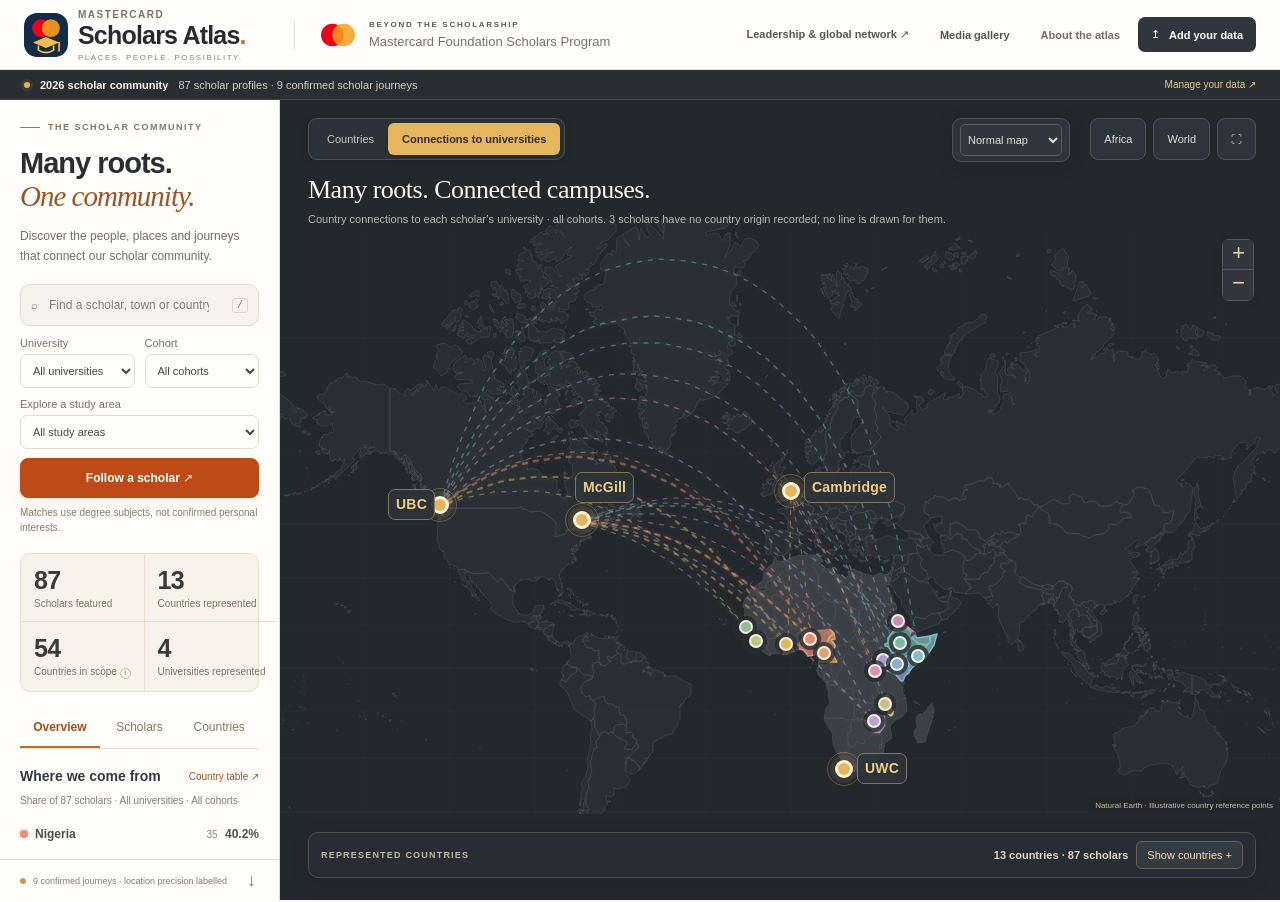
==== commit 72fc41b0: "Polish Atlas with warm Mastercard-inspired colours and a larger, quieter map" ====
--- a/index.html
+++ b/index.html
@@ -10,11 +10,12 @@
   <link href="vendor/leaflet.css" rel="stylesheet">
   <link href="style.css" rel="stylesheet">
   <link href="fallback.css" rel="stylesheet">
-  <link href="atlas-theme.css?v=20261101-welcome-album" rel="stylesheet">
-  <link href="experience.css?v=20261101-welcome-album" rel="stylesheet">
+  <link href="atlas-theme.css?v=20261101-polish" rel="stylesheet">
+  <link href="experience.css?v=20261101-polish" rel="stylesheet">
+  <link href="polish.css?v=20261101-polish" rel="stylesheet">
   <script defer src="vendor/papaparse.min.js"></script>
   <script defer src="vendor/leaflet.js"></script>
-  <script type="module" src="app.js?v=20261101-welcome-album"></script>
+  <script type="module" src="app.js?v=20261101-polish"></script>
 </head>
 <body>
   <a class="skip-link" href="#sidebarContent">Skip to scholar information</a>
@@ -32,12 +33,12 @@
       <section class="sidebar-intro">
         <div class="eyebrow"><span class="small-line"></span> THE SCHOLAR COMMUNITY</div>
         <h1>Many roots.<br><em>One community.</em></h1>
-        <p>Our 2026 community across universities. Discover the people, countries and connections behind the Scholars Program.</p>
+        <p>Discover the people, places and journeys that connect our scholar community.</p>
       </section>
       <section class="filters" aria-label="Dataset filters">
         <label class="search-field"><span aria-hidden="true">⌕</span><input id="searchInput" type="search" placeholder="Find a scholar, town or country…" aria-label="Search scholars, towns and countries"><kbd>/</kbd></label>
         <div class="filter-row"><label><span>University</span><select id="universityFilter"><option value="">All universities</option></select></label><label><span>Cohort</span><select id="cohortFilter"><option value="">All cohorts</option></select></label></div>
-      <div class="explore-row"><label><span>Explore an interest</span><select id="interestFilter" aria-describedby="interestNote"><option value="">All study areas</option></select></label><button id="followScholar" class="button secondary">Follow a scholar ↗</button></div><p id="interestNote" class="interest-note">Matches use degree subjects, not confirmed personal interests.</p></section>
+      <div class="explore-row"><label><span>Explore a study area</span><select id="interestFilter" aria-describedby="interestNote"><option value="">All study areas</option></select></label><button id="followScholar" class="button secondary">Follow a scholar ↗</button></div><p id="interestNote" class="interest-note">Matches use degree subjects, not confirmed personal interests.</p></section>
       <section class="stats-grid" aria-label="Dataset summary">
         <div><strong id="totalStat">—</strong><span>Scholars featured</span></div><div><strong id="countryStat">—</strong><span>Countries represented</span></div><div><strong id="eligibleStat">54</strong><span>Countries in scope <button class="info-dot" id="eligibilityInfo" aria-label="Explain country eligibility scope">i</button></span></div><div><strong id="townStat">—</strong><span>Universities represented</span></div>
       </section>
--- a/polish.css
+++ b/polish.css
@@ -0,0 +1,11 @@
+/* Warm, restrained colour and a map-first layout. */
+:root{--ink:#292d31;--ink-dark:#202428;--muted:#6a6a65;--paper:#faf9f5;--line:#e5e2db;--gold:#e6b65e;--pale:#f4f1eb;--orange:#c8541b;--shadow:0 12px 36px #191c201c;color:var(--ink);background:var(--paper)}
+body{font-family:'Segoe UI',Inter,Arial,sans-serif}.app-header{height:70px;padding:0 24px;background:#fffefa;border-bottom:1px solid #e8e3d9;gap:20px}.brand{min-width:250px;gap:10px}.brand strong{font-size:25px;color:#252b31;letter-spacing:-.8px}.brand-prefix{color:#77736a;font-size:10px;letter-spacing:1.5px}.brand small{color:#8b8173;font-size:8px;letter-spacing:1.5px}.brand-icon,.brand-icon img{width:44px;height:44px}.brand-icon{flex-basis:44px}.brand-dot{color:#d66b27}.header-description{border-color:#e5e0d6;padding-left:22px;font-size:11px;color:#777269}.header-description .tiny-label{font-size:8px;letter-spacing:1.7px;color:#5d5a53}.header-description .scholar-symbol{width:36px}.header-actions{gap:5px}.header-actions .button{font-size:11px;padding:10px 12px;border-radius:7px}.header-actions .button.secondary{background:transparent;border-color:transparent;color:#55564f}.header-actions .button.secondary:hover{background:#f4efe4;border-color:#e6dfd1}.header-actions .button.primary{background:#30363b;color:#fff}.button.primary{background:#bd4a17;color:#fff}.button.primary:hover{background:#9e3b11}.button.secondary{background:#faf8f3;border-color:#dedbd2;color:#4d514f}.button.secondary:hover{background:#f0e9dc;border-color:#cbbc9f}.button.text-button{color:#746e63}.button:focus-visible,a:focus-visible,input:focus-visible,select:focus-visible,summary:focus-visible{outline:3px solid #c96c22;outline-offset:3px}
+.dataset-banner.imported{min-height:30px;height:30px;padding:5px 24px;background:#292e33;border-bottom:1px solid #44433e;color:#d1cfc6;font-size:11px}.dataset-banner.imported strong{font-weight:600;color:#fbf6eb}.dataset-banner.imported .status-dot{background:#e6b65e;box-shadow:0 0 0 3px #e6b65e18}.dataset-banner button{color:#e1c792;font-weight:500}.workspace{height:calc(100dvh - 100px);min-height:630px;grid-template-columns:280px minmax(0,1fr)}.sidebar{background:#fffefa;border-right:1px solid #dedbd2}.sidebar-intro{padding:22px 20px 18px}.sidebar-intro .eyebrow{font-size:9px;letter-spacing:1.5px;color:#877563}.small-line{background:#c96c22}.sidebar-intro h1{font-size:29px;line-height:1.15;color:#292e32;letter-spacing:-1px;margin:15px 0 12px}.sidebar-intro h1 em{color:#9b5526}.sidebar-intro p{font-size:12px;line-height:1.7;color:#726e65}.filters{padding:0 20px 18px}.search-field{border:1px solid #dedbd1;background:#f6f3ed;border-radius:10px;padding:12px 10px}.search-field input{font-size:12px;color:#333a3f}.search-field input::placeholder{color:#837f75}.search-field>span{color:#aa7544}.search-field kbd{color:#8b8171;border-color:#dfd6c6}.filters label>span,.explore-row label>span{font-size:11px;color:#797266}.filter-row select,.explore-row select{font-size:11px;padding:9px 8px;border-color:#dedbd1;background:#fffefa;color:#444740;border-radius:7px}.explore-row{grid-template-columns:1fr;gap:9px}.explore-row #followScholar{width:100%;background:#bd4a17;border-color:#bd4a17;color:white;font-size:12px;padding:12px;border-radius:8px;box-shadow:0 4px 12px #ad4e2017;font-weight:650}.explore-row #followScholar:hover{background:#9e3b11}.interest-note{color:#857c6e;font-size:10px;line-height:1.5}.stats-grid{margin:0 20px 16px;background:#f7f3eb;border:1px solid #e8dfcf;border-radius:10px}.stats-grid>div{padding:12px 13px;border-color:#e8dfcf!important}.stats-grid strong{color:#393b36;font-size:25px;font-weight:650;letter-spacing:-.7px}.stats-grid span{font-size:10px;color:#817464}.info-dot{color:#9a784d;border-color:#cbbb9e}.sidebar-tabs{margin:0 20px;border-color:#e7e0d4}.sidebar-tabs button{font-size:12px;color:#81776a;padding:12px 5px}.sidebar-tabs button[aria-selected=true]{color:#a34c1d;border-color:#c96c22}.sidebar-content{padding:18px 20px}.section-heading h2{font-size:14px;color:#333a3d}.section-heading button{font-size:10px;color:#9b5526}.section-caption{color:#827b70;font-size:10px}.country-bar .bar-label{font-size:12px;color:#494d48}.country-number{color:#4d514b}.country-number small{color:#928574}.bar-track{background:#efebe2;height:4px}.country-dot{box-shadow:0 0 0 2px #f0ece3}.insight-note{background:#f5f0e6;border-color:#e9dfcd}.insight-note p,.scope-source,.scope-source a{color:#827565}.insight-note>span{color:#c98132}.sidebar-footer{padding:10px 20px;color:#857d70;border-color:#e7dfd0;background:#fffefa;font-size:9px}.sidebar-footer .status-dot{background:#c79b54}
+.map-area{background:#23282d}.map-area #map{background:#23282d;top:119px}.map-area .map-heading{top:69px;left:28px;right:28px}.map-heading h2{font-family:Georgia,serif;color:#faf4e9;font-size:26px;letter-spacing:-.5px;margin:6px 0}.map-heading p{color:#bbb8ad;font-size:11px;max-width:800px}.map-topbar{top:18px;left:28px;right:24px}.map-mode{border:1px solid #4c504f;background:#2b3238;border-radius:9px;padding:4px;box-shadow:0 2px 8px #11141615}.map-mode button{font-size:11px;color:#ccc8bc;padding:10px 14px;border-radius:6px}.map-mode button.selected{background:#e6b65e;color:#302b23;font-weight:650;box-shadow:0 2px 5px #0002}.map-button{background:#2d343b;border-color:#4d5356;color:#e1ded4;border-radius:8px;font-size:11px}.map-button:hover{background:#3a4248;border-color:#9f875d}.basemap-control,.map-area:has(.detail-card:not([hidden])) .basemap-control{background:#2d343b;border-color:#4d5356;border-radius:9px;right:210px;top:18px}.basemap-control select{background:#30373e;border-color:#565c5f;color:#e5dfd1;font-size:11px}.leaflet-control-zoom a{background:#30383e!important;color:#e6d5b1!important;border-color:#535957!important}.map-bottom{left:28px;right:24px;bottom:22px}.legend{border-color:#4c504e;background:#292f34ed;box-shadow:0 4px 20px #11141618;border-radius:10px;padding:10px 14px}.legend .tiny-label{color:#c3b89f;font-size:9px;letter-spacing:1.2px}.legend-heading #mapCount{font-size:11px;color:#ded7c8}.legend-toggle{background:#343b40;border-color:#62635c;color:#efdbb3;padding:7px 10px;font-size:11px}.origin-legend-item{background:#333a3f;border-color:#515854;color:#e0dbce;font-size:11px}.origin-legend-item:hover{background:#444944;border-color:#af915c}.legend .reference-caption,.scope-key{color:#aaa694}.scope-key i{background:#41464a;border-color:#787a72}.country-name-tooltip{background:#2d343af2;border-color:#666c68;color:#eee8db}.atlas-tooltip{background:#2d343a!important;border-color:#717169!important;color:#f6f0e3!important}.atlas-tooltip span{color:#c3bdaf}.campus-dot{background:#e6b65e;border-color:#fff3d3;box-shadow:0 0 0 5px #e6b65e15,0 0 16px #e6b65e25}.campus-pulse{border-color:#e6b65e55}.campus-label{background:#2d343aef;border-color:#82765c;border-radius:7px}.campus-label b{color:#f1cd82}.campus-label small{color:#ddd7ca}.campus-label em{color:#ada99d}.reference-dot{box-shadow:0 0 0 4px #23282dbb,0 0 12px color-mix(in srgb,var(--country) 18%,transparent);border-color:#f5f0e5;width:14px;height:14px}.connection-flow{animation-duration:40s}
+.detail-card{background:#fffefa;border-color:#e5dece}.map-area .detail-card{top:119px}.detail-card .detail-top{background:#f5f1e9;border-color:#e8decc}.detail-top h2,.profile-heading h2,.detail-body h3{color:#343934}.detail-top p,.detail-body p{color:#766f63}.detail-top .eyebrow{color:#9b703e}.detail-metrics strong{color:#9b5526}.profile-fields dt{color:#93816a}.profile-fields dd{color:#454c46}.badge{background:#f4ecde;color:#8a6332}.source-link{color:#9b5526}.detail-body .button.primary{background:#bd4a17;color:white}.avatar{border-color:#eee5d5;background:#eee5d5;color:#7c6752}.scholar-item strong{color:#3e433d}.scholar-item small{color:#827767}.scholar-item:hover{background:#f4eee3}.close-button{color:#857864}.journey-dock{background:#292f34f5;border-color:#626259;color:#eee7d9}.journey-dock-heading>span{color:#c4bcae}.journey-dock-heading button{background:#3a4145;border-color:#6b6a60}.journey-dock-heading [data-play]{background:#e6b65e;color:#302b23;border-color:#e6b65e}.journey-progress button{background:#363e43;border-color:#60665f;color:#d2cbbd}.journey-progress button>span{background:#596059}.journey-progress button.visited>span{background:#8b7d5e}.toast{background:#343a3d;color:#faf3e7}.dialog{background:#fffefa}.dialog p{color:#766f63}
+@media(max-width:1200px){.header-description{display:none}.app-header{gap:10px}.header-actions .button{padding:9px 10px}}
+@media(max-width:1000px) and (min-width:761px){.workspace{grid-template-columns:250px minmax(0,1fr)}.sidebar-intro,.filters,.sidebar-content{padding-left:16px;padding-right:16px}.stats-grid,.sidebar-tabs{margin-left:16px;margin-right:16px}.brand strong{font-size:23px}.brand{min-width:220px}.header-actions{gap:1px}.header-actions .button{font-size:10px}.map-heading h2{font-size:23px}.map-mode button{font-size:10px;padding:10px}.map-topbar{left:18px;right:16px}.basemap-control,.map-area:has(.detail-card:not([hidden])) .basemap-control{right:190px;width:100px}.map-button{padding:10px}}
+@media(max-width:760px){.app-header{height:auto;min-height:76px;padding:12px 16px;flex-wrap:wrap}.brand{min-width:0}.brand strong{font-size:23px}.header-actions{flex:1 1 100%;justify-content:space-between;gap:3px}.header-actions .button{font-size:10px;padding:7px 6px}.dataset-banner.imported{height:auto;min-height:34px;padding:7px 16px;font-size:10px;flex-wrap:wrap}.workspace{height:auto;min-height:0;display:flex}.map-area{min-height:620px}.map-area #map{top:138px}.map-area .map-heading{top:94px;left:16px;right:16px}.map-heading h2{font-size:20px}.map-heading p{font-size:9px;line-height:1.4}.map-topbar{left:14px;right:14px;top:15px}.map-mode button{font-size:10px;padding:8px}.basemap-control,.map-area:has(.detail-card:not([hidden])) .basemap-control{top:59px;right:14px;width:110px}.map-button{font-size:10px;padding:9px}.map-area .detail-card{top:auto}.map-bottom{left:14px;right:14px}.legend-heading{gap:6px}.legend .tiny-label{font-size:8px}.legend-heading #mapCount{font-size:9px}.legend-toggle{padding:6px 8px;font-size:10px}.explore-row{grid-template-columns:minmax(0,1fr) auto;align-items:end}.explore-row #followScholar{width:auto;white-space:nowrap}.stats-grid{grid-template-columns:repeat(4,minmax(0,1fr))}.stats-grid>div{padding:12px 7px}.stats-grid span{font-size:9px}.stats-grid strong{font-size:24px}}
+.map-area,.map-area .leaflet-container{background:#23282d!important}.leaflet-control-attribution{background:#23282de8!important;color:#c6bfae!important}.leaflet-control-attribution a{color:#d1bd96!important}.leaflet-control-zoom{border-color:#535957!important;background:#30383e!important}
+@media(max-width:760px){.header-actions{flex-wrap:nowrap;gap:2px}.header-actions .button{font-size:9px;padding:7px 5px;min-width:0}.map-area #map{top:165px}.legend-heading{flex-direction:row!important;align-items:center!important}.legend-heading #mapCount{font-size:9px}.map-area .map-heading p{max-width:100%}}
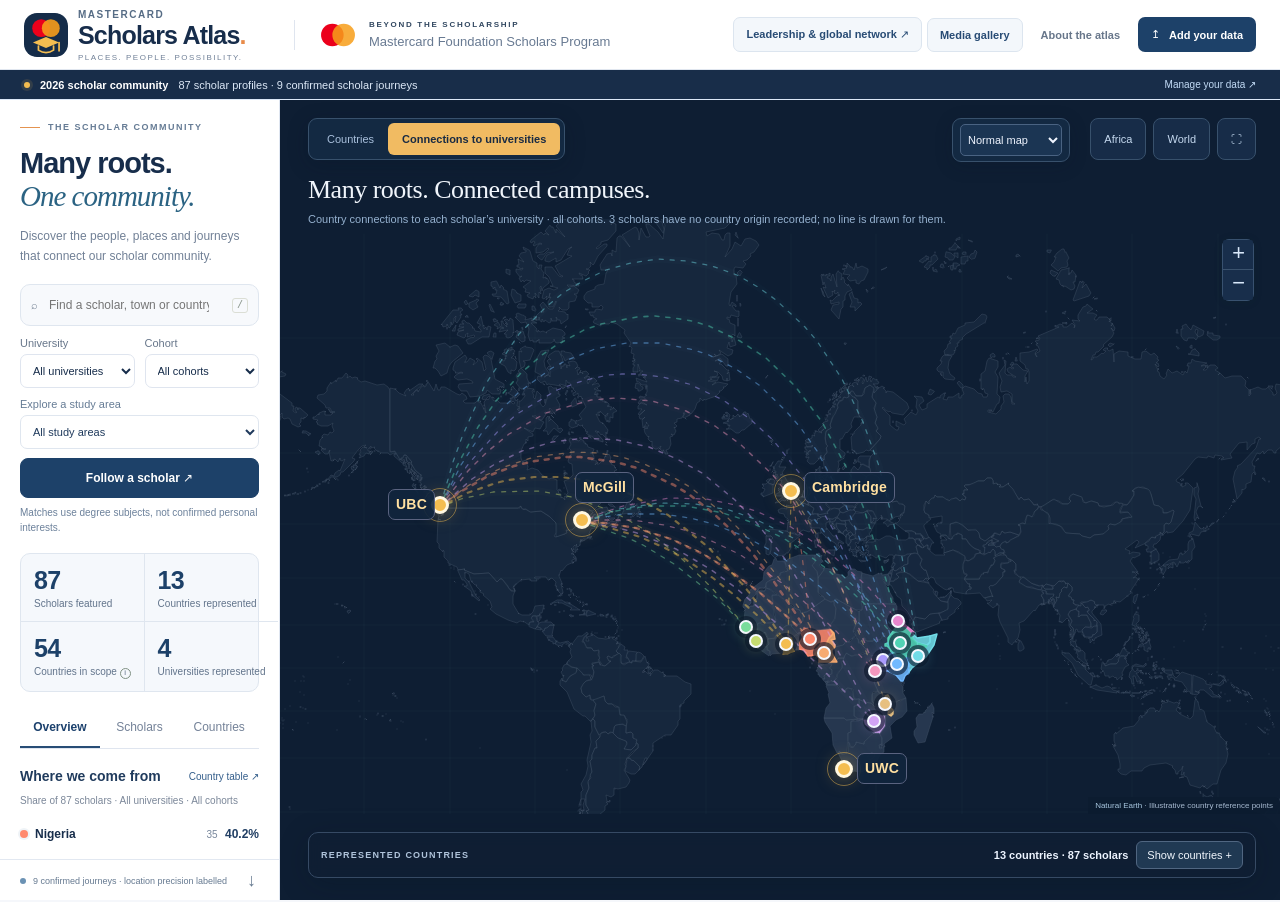
==== commit 1ca01e64: "Restore navy Atlas colours while retaining the polished layout" ====
--- a/index.html
+++ b/index.html
@@ -10,12 +10,12 @@
   <link href="vendor/leaflet.css" rel="stylesheet">
   <link href="style.css" rel="stylesheet">
   <link href="fallback.css" rel="stylesheet">
-  <link href="atlas-theme.css?v=20261101-polish" rel="stylesheet">
-  <link href="experience.css?v=20261101-polish" rel="stylesheet">
-  <link href="polish.css?v=20261101-polish" rel="stylesheet">
+  <link href="atlas-theme.css?v=20261101-navy" rel="stylesheet">
+  <link href="experience.css?v=20261101-navy" rel="stylesheet">
+  <link href="polish.css?v=20261101-navy" rel="stylesheet">
   <script defer src="vendor/papaparse.min.js"></script>
   <script defer src="vendor/leaflet.js"></script>
-  <script type="module" src="app.js?v=20261101-polish"></script>
+  <script type="module" src="app.js?v=20261101-navy"></script>
 </head>
 <body>
   <a class="skip-link" href="#sidebarContent">Skip to scholar information</a>
--- a/polish.css
+++ b/polish.css
@@ -1,11 +1,14 @@
 /* Warm, restrained colour and a map-first layout. */
-:root{--ink:#292d31;--ink-dark:#202428;--muted:#6a6a65;--paper:#faf9f5;--line:#e5e2db;--gold:#e6b65e;--pale:#f4f1eb;--orange:#c8541b;--shadow:0 12px 36px #191c201c;color:var(--ink);background:var(--paper)}
-body{font-family:'Segoe UI',Inter,Arial,sans-serif}.app-header{height:70px;padding:0 24px;background:#fffefa;border-bottom:1px solid #e8e3d9;gap:20px}.brand{min-width:250px;gap:10px}.brand strong{font-size:25px;color:#252b31;letter-spacing:-.8px}.brand-prefix{color:#77736a;font-size:10px;letter-spacing:1.5px}.brand small{color:#8b8173;font-size:8px;letter-spacing:1.5px}.brand-icon,.brand-icon img{width:44px;height:44px}.brand-icon{flex-basis:44px}.brand-dot{color:#d66b27}.header-description{border-color:#e5e0d6;padding-left:22px;font-size:11px;color:#777269}.header-description .tiny-label{font-size:8px;letter-spacing:1.7px;color:#5d5a53}.header-description .scholar-symbol{width:36px}.header-actions{gap:5px}.header-actions .button{font-size:11px;padding:10px 12px;border-radius:7px}.header-actions .button.secondary{background:transparent;border-color:transparent;color:#55564f}.header-actions .button.secondary:hover{background:#f4efe4;border-color:#e6dfd1}.header-actions .button.primary{background:#30363b;color:#fff}.button.primary{background:#bd4a17;color:#fff}.button.primary:hover{background:#9e3b11}.button.secondary{background:#faf8f3;border-color:#dedbd2;color:#4d514f}.button.secondary:hover{background:#f0e9dc;border-color:#cbbc9f}.button.text-button{color:#746e63}.button:focus-visible,a:focus-visible,input:focus-visible,select:focus-visible,summary:focus-visible{outline:3px solid #c96c22;outline-offset:3px}
-.dataset-banner.imported{min-height:30px;height:30px;padding:5px 24px;background:#292e33;border-bottom:1px solid #44433e;color:#d1cfc6;font-size:11px}.dataset-banner.imported strong{font-weight:600;color:#fbf6eb}.dataset-banner.imported .status-dot{background:#e6b65e;box-shadow:0 0 0 3px #e6b65e18}.dataset-banner button{color:#e1c792;font-weight:500}.workspace{height:calc(100dvh - 100px);min-height:630px;grid-template-columns:280px minmax(0,1fr)}.sidebar{background:#fffefa;border-right:1px solid #dedbd2}.sidebar-intro{padding:22px 20px 18px}.sidebar-intro .eyebrow{font-size:9px;letter-spacing:1.5px;color:#877563}.small-line{background:#c96c22}.sidebar-intro h1{font-size:29px;line-height:1.15;color:#292e32;letter-spacing:-1px;margin:15px 0 12px}.sidebar-intro h1 em{color:#9b5526}.sidebar-intro p{font-size:12px;line-height:1.7;color:#726e65}.filters{padding:0 20px 18px}.search-field{border:1px solid #dedbd1;background:#f6f3ed;border-radius:10px;padding:12px 10px}.search-field input{font-size:12px;color:#333a3f}.search-field input::placeholder{color:#837f75}.search-field>span{color:#aa7544}.search-field kbd{color:#8b8171;border-color:#dfd6c6}.filters label>span,.explore-row label>span{font-size:11px;color:#797266}.filter-row select,.explore-row select{font-size:11px;padding:9px 8px;border-color:#dedbd1;background:#fffefa;color:#444740;border-radius:7px}.explore-row{grid-template-columns:1fr;gap:9px}.explore-row #followScholar{width:100%;background:#bd4a17;border-color:#bd4a17;color:white;font-size:12px;padding:12px;border-radius:8px;box-shadow:0 4px 12px #ad4e2017;font-weight:650}.explore-row #followScholar:hover{background:#9e3b11}.interest-note{color:#857c6e;font-size:10px;line-height:1.5}.stats-grid{margin:0 20px 16px;background:#f7f3eb;border:1px solid #e8dfcf;border-radius:10px}.stats-grid>div{padding:12px 13px;border-color:#e8dfcf!important}.stats-grid strong{color:#393b36;font-size:25px;font-weight:650;letter-spacing:-.7px}.stats-grid span{font-size:10px;color:#817464}.info-dot{color:#9a784d;border-color:#cbbb9e}.sidebar-tabs{margin:0 20px;border-color:#e7e0d4}.sidebar-tabs button{font-size:12px;color:#81776a;padding:12px 5px}.sidebar-tabs button[aria-selected=true]{color:#a34c1d;border-color:#c96c22}.sidebar-content{padding:18px 20px}.section-heading h2{font-size:14px;color:#333a3d}.section-heading button{font-size:10px;color:#9b5526}.section-caption{color:#827b70;font-size:10px}.country-bar .bar-label{font-size:12px;color:#494d48}.country-number{color:#4d514b}.country-number small{color:#928574}.bar-track{background:#efebe2;height:4px}.country-dot{box-shadow:0 0 0 2px #f0ece3}.insight-note{background:#f5f0e6;border-color:#e9dfcd}.insight-note p,.scope-source,.scope-source a{color:#827565}.insight-note>span{color:#c98132}.sidebar-footer{padding:10px 20px;color:#857d70;border-color:#e7dfd0;background:#fffefa;font-size:9px}.sidebar-footer .status-dot{background:#c79b54}
-.map-area{background:#23282d}.map-area #map{background:#23282d;top:119px}.map-area .map-heading{top:69px;left:28px;right:28px}.map-heading h2{font-family:Georgia,serif;color:#faf4e9;font-size:26px;letter-spacing:-.5px;margin:6px 0}.map-heading p{color:#bbb8ad;font-size:11px;max-width:800px}.map-topbar{top:18px;left:28px;right:24px}.map-mode{border:1px solid #4c504f;background:#2b3238;border-radius:9px;padding:4px;box-shadow:0 2px 8px #11141615}.map-mode button{font-size:11px;color:#ccc8bc;padding:10px 14px;border-radius:6px}.map-mode button.selected{background:#e6b65e;color:#302b23;font-weight:650;box-shadow:0 2px 5px #0002}.map-button{background:#2d343b;border-color:#4d5356;color:#e1ded4;border-radius:8px;font-size:11px}.map-button:hover{background:#3a4248;border-color:#9f875d}.basemap-control,.map-area:has(.detail-card:not([hidden])) .basemap-control{background:#2d343b;border-color:#4d5356;border-radius:9px;right:210px;top:18px}.basemap-control select{background:#30373e;border-color:#565c5f;color:#e5dfd1;font-size:11px}.leaflet-control-zoom a{background:#30383e!important;color:#e6d5b1!important;border-color:#535957!important}.map-bottom{left:28px;right:24px;bottom:22px}.legend{border-color:#4c504e;background:#292f34ed;box-shadow:0 4px 20px #11141618;border-radius:10px;padding:10px 14px}.legend .tiny-label{color:#c3b89f;font-size:9px;letter-spacing:1.2px}.legend-heading #mapCount{font-size:11px;color:#ded7c8}.legend-toggle{background:#343b40;border-color:#62635c;color:#efdbb3;padding:7px 10px;font-size:11px}.origin-legend-item{background:#333a3f;border-color:#515854;color:#e0dbce;font-size:11px}.origin-legend-item:hover{background:#444944;border-color:#af915c}.legend .reference-caption,.scope-key{color:#aaa694}.scope-key i{background:#41464a;border-color:#787a72}.country-name-tooltip{background:#2d343af2;border-color:#666c68;color:#eee8db}.atlas-tooltip{background:#2d343a!important;border-color:#717169!important;color:#f6f0e3!important}.atlas-tooltip span{color:#c3bdaf}.campus-dot{background:#e6b65e;border-color:#fff3d3;box-shadow:0 0 0 5px #e6b65e15,0 0 16px #e6b65e25}.campus-pulse{border-color:#e6b65e55}.campus-label{background:#2d343aef;border-color:#82765c;border-radius:7px}.campus-label b{color:#f1cd82}.campus-label small{color:#ddd7ca}.campus-label em{color:#ada99d}.reference-dot{box-shadow:0 0 0 4px #23282dbb,0 0 12px color-mix(in srgb,var(--country) 18%,transparent);border-color:#f5f0e5;width:14px;height:14px}.connection-flow{animation-duration:40s}
-.detail-card{background:#fffefa;border-color:#e5dece}.map-area .detail-card{top:119px}.detail-card .detail-top{background:#f5f1e9;border-color:#e8decc}.detail-top h2,.profile-heading h2,.detail-body h3{color:#343934}.detail-top p,.detail-body p{color:#766f63}.detail-top .eyebrow{color:#9b703e}.detail-metrics strong{color:#9b5526}.profile-fields dt{color:#93816a}.profile-fields dd{color:#454c46}.badge{background:#f4ecde;color:#8a6332}.source-link{color:#9b5526}.detail-body .button.primary{background:#bd4a17;color:white}.avatar{border-color:#eee5d5;background:#eee5d5;color:#7c6752}.scholar-item strong{color:#3e433d}.scholar-item small{color:#827767}.scholar-item:hover{background:#f4eee3}.close-button{color:#857864}.journey-dock{background:#292f34f5;border-color:#626259;color:#eee7d9}.journey-dock-heading>span{color:#c4bcae}.journey-dock-heading button{background:#3a4145;border-color:#6b6a60}.journey-dock-heading [data-play]{background:#e6b65e;color:#302b23;border-color:#e6b65e}.journey-progress button{background:#363e43;border-color:#60665f;color:#d2cbbd}.journey-progress button>span{background:#596059}.journey-progress button.visited>span{background:#8b7d5e}.toast{background:#343a3d;color:#faf3e7}.dialog{background:#fffefa}.dialog p{color:#766f63}
+:root{}
+body{font-family:'Segoe UI',Inter,Arial,sans-serif}.app-header{height:70px;padding:0 24px;border-bottom-width:1px;border-bottom-style:solid;gap:20px}.brand{min-width:250px;gap:10px}.brand strong{font-size:25px;letter-spacing:-.8px}.brand-prefix{font-size:10px;letter-spacing:1.5px}.brand small{font-size:8px;letter-spacing:1.5px}.brand-icon,.brand-icon img{width:44px;height:44px}.brand-icon{flex-basis:44px}.brand-dot{}.header-description{padding-left:22px;font-size:11px;}.header-description .tiny-label{font-size:8px;letter-spacing:1.7px;}.header-description .scholar-symbol{width:36px}.header-actions{gap:5px}.header-actions .button{font-size:11px;padding:10px 12px;border-radius:7px}.header-actions .button.secondary{}.header-actions .button.secondary:hover{}.header-actions .button.primary{}.button.primary{}.button.primary:hover{}.button.secondary{}.button.secondary:hover{}.button.text-button{}.button:focus-visible,a:focus-visible,input:focus-visible,select:focus-visible,summary:focus-visible{outline-offset:3px}
+.dataset-banner.imported{min-height:30px;height:30px;padding:5px 24px;border-bottom-width:1px;border-bottom-style:solid;font-size:11px}.dataset-banner.imported strong{font-weight:600;}.dataset-banner.imported .status-dot{}.dataset-banner button{font-weight:500}.workspace{height:calc(100dvh - 100px);min-height:630px;grid-template-columns:280px minmax(0,1fr)}.sidebar{border-right-width:1px;border-right-style:solid;}.sidebar-intro{padding:22px 20px 18px}.sidebar-intro .eyebrow{font-size:9px;letter-spacing:1.5px;}.small-line{}.sidebar-intro h1{font-size:29px;line-height:1.15;letter-spacing:-1px;margin:15px 0 12px}.sidebar-intro h1 em{}.sidebar-intro p{font-size:12px;line-height:1.7;}.filters{padding:0 20px 18px}.search-field{border-width:1px;border-style:solid;border-radius:10px;padding:12px 10px}.search-field input{font-size:12px;}.search-field input::placeholder{}.search-field>span{}.search-field kbd{}.filters label>span,.explore-row label>span{font-size:11px;}.filter-row select,.explore-row select{font-size:11px;padding:9px 8px;border-radius:7px}.explore-row{grid-template-columns:1fr;gap:9px}.explore-row #followScholar{width:100%;font-size:12px;padding:12px;border-radius:8px;font-weight:650}.explore-row #followScholar:hover{}.interest-note{font-size:10px;line-height:1.5}.stats-grid{margin:0 20px 16px;border-width:1px;border-style:solid;border-radius:10px}.stats-grid>div{padding:12px 13px;}.stats-grid strong{font-size:25px;font-weight:650;letter-spacing:-.7px}.stats-grid span{font-size:10px;}.info-dot{}.sidebar-tabs{margin:0 20px;}.sidebar-tabs button{font-size:12px;padding:12px 5px}.sidebar-tabs button[aria-selected=true]{}.sidebar-content{padding:18px 20px}.section-heading h2{font-size:14px;}.section-heading button{font-size:10px;}.section-caption{font-size:10px}.country-bar .bar-label{font-size:12px;}.country-number{}.country-number small{}.bar-track{height:4px}.country-dot{}.insight-note{}.insight-note p,.scope-source,.scope-source a{}.insight-note>span{}.sidebar-footer{padding:10px 20px;font-size:9px}.sidebar-footer .status-dot{}
+.map-area{}.map-area #map{top:119px}.map-area .map-heading{top:69px;left:28px;right:28px}.map-heading h2{font-family:Georgia,serif;font-size:26px;letter-spacing:-.5px;margin:6px 0}.map-heading p{font-size:11px;max-width:800px}.map-topbar{top:18px;left:28px;right:24px}.map-mode{border-width:1px;border-style:solid;border-radius:9px;padding:4px;}.map-mode button{font-size:11px;padding:10px 14px;border-radius:6px}.map-mode button.selected{font-weight:650;}.map-button{border-radius:8px;font-size:11px}.map-button:hover{}.basemap-control,.map-area:has(.detail-card:not([hidden])) .basemap-control{border-radius:9px;right:210px;top:18px}.basemap-control select{font-size:11px}.leaflet-control-zoom a{}.map-bottom{left:28px;right:24px;bottom:22px}.legend{border-radius:10px;padding:10px 14px}.legend .tiny-label{font-size:9px;letter-spacing:1.2px}.legend-heading #mapCount{font-size:11px;}.legend-toggle{padding:7px 10px;font-size:11px}.origin-legend-item{font-size:11px}.origin-legend-item:hover{}.legend .reference-caption,.scope-key{}.scope-key i{}.country-name-tooltip{}.atlas-tooltip{}.atlas-tooltip span{}.campus-dot{}.campus-pulse{}.campus-label{border-radius:7px}.campus-label b{}.campus-label small{}.campus-label em{}.reference-dot{width:14px;height:14px}.connection-flow{animation-duration:40s}
+.detail-card{}.map-area .detail-card{top:119px}.detail-card .detail-top{}.detail-top h2,.profile-heading h2,.detail-body h3{}.detail-top p,.detail-body p{}.detail-top .eyebrow{}.detail-metrics strong{}.profile-fields dt{}.profile-fields dd{}.badge{}.source-link{}.detail-body .button.primary{}.avatar{}.scholar-item strong{}.scholar-item small{}.scholar-item:hover{}.close-button{}.journey-dock{}.journey-dock-heading>span{}.journey-dock-heading button{}.journey-dock-heading [data-play]{}.journey-progress button{}.journey-progress button>span{}.journey-progress button.visited>span{}.toast{}.dialog{}.dialog p{}
 @media(max-width:1200px){.header-description{display:none}.app-header{gap:10px}.header-actions .button{padding:9px 10px}}
 @media(max-width:1000px) and (min-width:761px){.workspace{grid-template-columns:250px minmax(0,1fr)}.sidebar-intro,.filters,.sidebar-content{padding-left:16px;padding-right:16px}.stats-grid,.sidebar-tabs{margin-left:16px;margin-right:16px}.brand strong{font-size:23px}.brand{min-width:220px}.header-actions{gap:1px}.header-actions .button{font-size:10px}.map-heading h2{font-size:23px}.map-mode button{font-size:10px;padding:10px}.map-topbar{left:18px;right:16px}.basemap-control,.map-area:has(.detail-card:not([hidden])) .basemap-control{right:190px;width:100px}.map-button{padding:10px}}
 @media(max-width:760px){.app-header{height:auto;min-height:76px;padding:12px 16px;flex-wrap:wrap}.brand{min-width:0}.brand strong{font-size:23px}.header-actions{flex:1 1 100%;justify-content:space-between;gap:3px}.header-actions .button{font-size:10px;padding:7px 6px}.dataset-banner.imported{height:auto;min-height:34px;padding:7px 16px;font-size:10px;flex-wrap:wrap}.workspace{height:auto;min-height:0;display:flex}.map-area{min-height:620px}.map-area #map{top:138px}.map-area .map-heading{top:94px;left:16px;right:16px}.map-heading h2{font-size:20px}.map-heading p{font-size:9px;line-height:1.4}.map-topbar{left:14px;right:14px;top:15px}.map-mode button{font-size:10px;padding:8px}.basemap-control,.map-area:has(.detail-card:not([hidden])) .basemap-control{top:59px;right:14px;width:110px}.map-button{font-size:10px;padding:9px}.map-area .detail-card{top:auto}.map-bottom{left:14px;right:14px}.legend-heading{gap:6px}.legend .tiny-label{font-size:8px}.legend-heading #mapCount{font-size:9px}.legend-toggle{padding:6px 8px;font-size:10px}.explore-row{grid-template-columns:minmax(0,1fr) auto;align-items:end}.explore-row #followScholar{width:auto;white-space:nowrap}.stats-grid{grid-template-columns:repeat(4,minmax(0,1fr))}.stats-grid>div{padding:12px 7px}.stats-grid span{font-size:9px}.stats-grid strong{font-size:24px}}
-.map-area,.map-area .leaflet-container{background:#23282d!important}.leaflet-control-attribution{background:#23282de8!important;color:#c6bfae!important}.leaflet-control-attribution a{color:#d1bd96!important}.leaflet-control-zoom{border-color:#535957!important;background:#30383e!important}
+.map-area,.map-area .leaflet-container{}.leaflet-control-attribution{}.leaflet-control-attribution a{}.leaflet-control-zoom{}
 @media(max-width:760px){.header-actions{flex-wrap:nowrap;gap:2px}.header-actions .button{font-size:9px;padding:7px 5px;min-width:0}.map-area #map{top:165px}.legend-heading{flex-direction:row!important;align-items:center!important}.legend-heading #mapCount{font-size:9px}.map-area .map-heading p{max-width:100%}}
+
+/* Restore the blue Atlas palette; layout above remains unchanged. */
+.explore-row #followScholar{background:#1d4169;border-color:#1d4169;color:#fff}.explore-row #followScholar:hover{background:#2c5887}.header-actions .button.primary{background:#1d4169;color:#fff}.header-actions .button.secondary{color:#274b74;background:#f3f7fb;border-color:#dce5ef}.header-actions .button.secondary:hover{background:#e9f0f8}.map-area,.map-area .leaflet-container{background:#0e1e33!important}.map-area #map{background:#0e1e33}.map-area .map-heading h2{color:#f0f5fb}.map-area .map-heading p{color:#95b1cf}.map-mode button.selected{background:#f1bb62;color:#192b43}.map-area .detail-card{background:#fff;border-color:#dae4f0}.detail-body .button.primary{background:#1d4169;color:#fff}.stats-grid>div{border-color:#dfe6ef!important}.search-field{border-color:#dfe6ef}.stats-grid{border-color:#dfe6ef}.map-mode{border-color:#38516c}.map-button,.basemap-control,.map-area:has(.detail-card:not([hidden])) .basemap-control{border-color:#38516c}.legend{border-color:#364a64}.legend-heading .legend-toggle{background:#203953;color:#eff5fc;border-color:#506681}.journey-dock{background:#11263ef5;border-color:#435a76;color:#edf4fc}.journey-dock-heading [data-play]{background:#f1bb62;color:#132b45;border-color:#f1bb62}
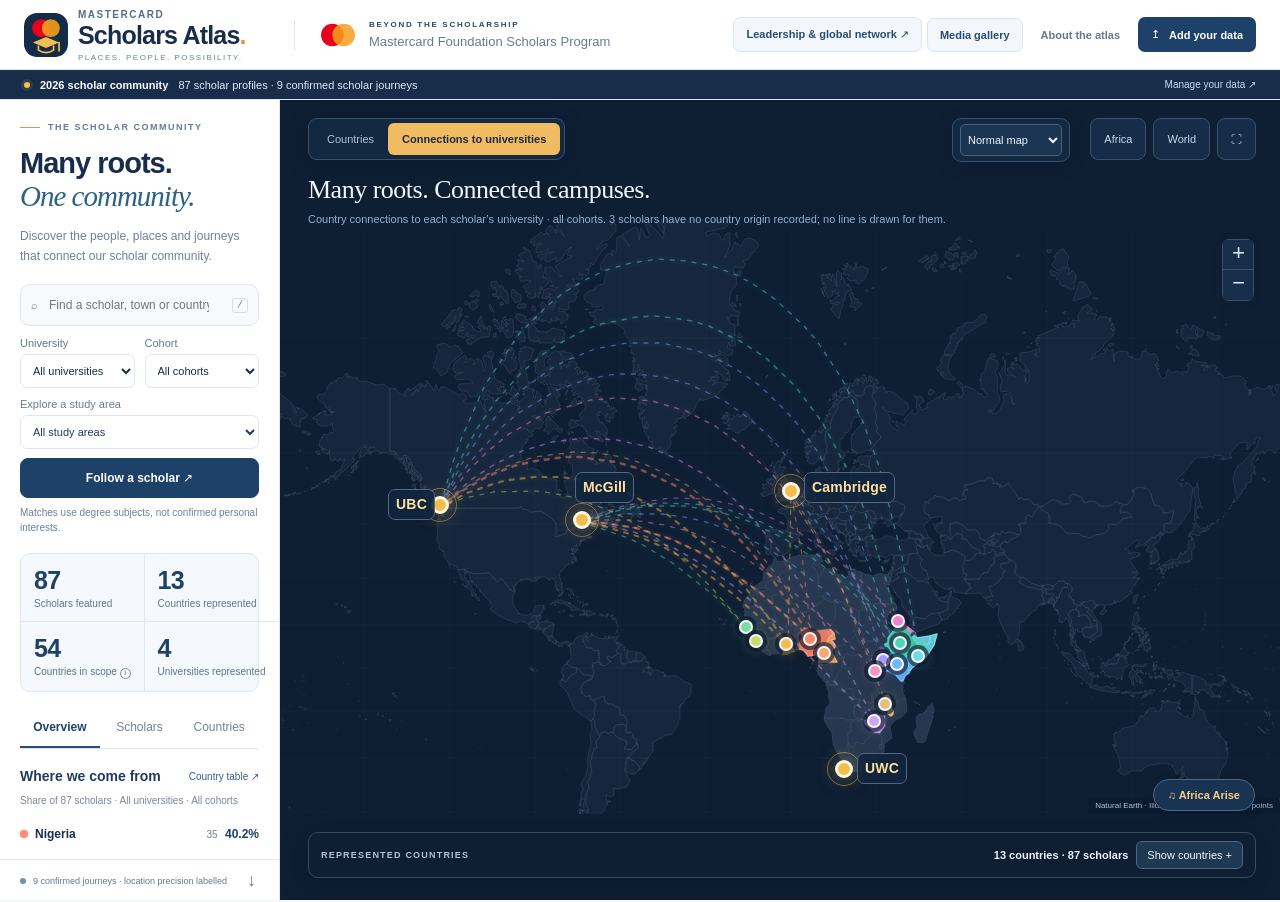
==== commit 6e4458e2: "Add optional Africa Arise YouTube player to the map" ====
--- a/index.html
+++ b/index.html
@@ -16,6 +16,8 @@
   <script defer src="vendor/papaparse.min.js"></script>
   <script defer src="vendor/leaflet.js"></script>
   <script type="module" src="app.js?v=20261101-navy"></script>
+  <link href="music.css?v=1" rel="stylesheet">
+  <script type="module" src="music.mjs?v=1"></script>
 </head>
 <body>
   <a class="skip-link" href="#sidebarContent">Skip to scholar information</a>
--- a/music.css
+++ b/music.css
@@ -0,0 +1 @@
+.atlas-music-button{position:absolute;z-index:900;right:25px;bottom:89px;background:#183452;color:#f4cd81;border:1px solid #506781;border-radius:20px;padding:9px 14px;font:600 11px 'Segoe UI',sans-serif;box-shadow:0 3px 12px #06142630}.atlas-music-button:hover{background:#284c70}.atlas-music-panel{position:absolute;z-index:950;right:25px;bottom:132px;width:300px;max-width:calc(100% - 30px);background:#11263ef5;color:#edf4fc;border:1px solid #506781;border-radius:12px;padding:12px;box-shadow:0 10px 35px #0005}.atlas-music-panel[hidden]{display:none}.music-heading{display:flex;justify-content:space-between;align-items:center;margin-bottom:10px}.music-heading strong{display:block;font-size:14px;color:#f4cd81}.music-heading small{display:block;font-size:10px;color:#a9bed5;margin-top:3px}.music-heading button{border:0;background:transparent;color:#d5e3f2;font-size:24px;padding:0 5px}.music-video{aspect-ratio:16/9;background:#081a2b;border-radius:6px;overflow:hidden}.music-video iframe{width:100%;height:100%;border:0}.atlas-music-panel p{font-size:11px;line-height:1.5;color:#b6c9de;margin:9px 0}.atlas-music-panel a{color:#edc87c;font-size:11px}.map-area:has(.detail-card:not([hidden])) .atlas-music-button{right:290px}.map-area:has(.detail-card:not([hidden])) .atlas-music-panel{right:290px}.map-area.personal-journey .atlas-music-button{bottom:calc(var(--map-bottom,110px) + 10px)}.map-area.personal-journey .atlas-music-panel{bottom:calc(var(--map-bottom,110px) + 54px)}@media(max-width:760px){.atlas-music-button,.map-area:has(.detail-card:not([hidden])) .atlas-music-button{right:14px;bottom:calc(var(--map-bottom,90px) + 8px);font-size:10px;padding:8px 11px}.atlas-music-panel,.map-area:has(.detail-card:not([hidden])) .atlas-music-panel{right:14px;bottom:calc(var(--map-bottom,90px) + 45px);width:280px;max-height:65%;overflow:auto}}
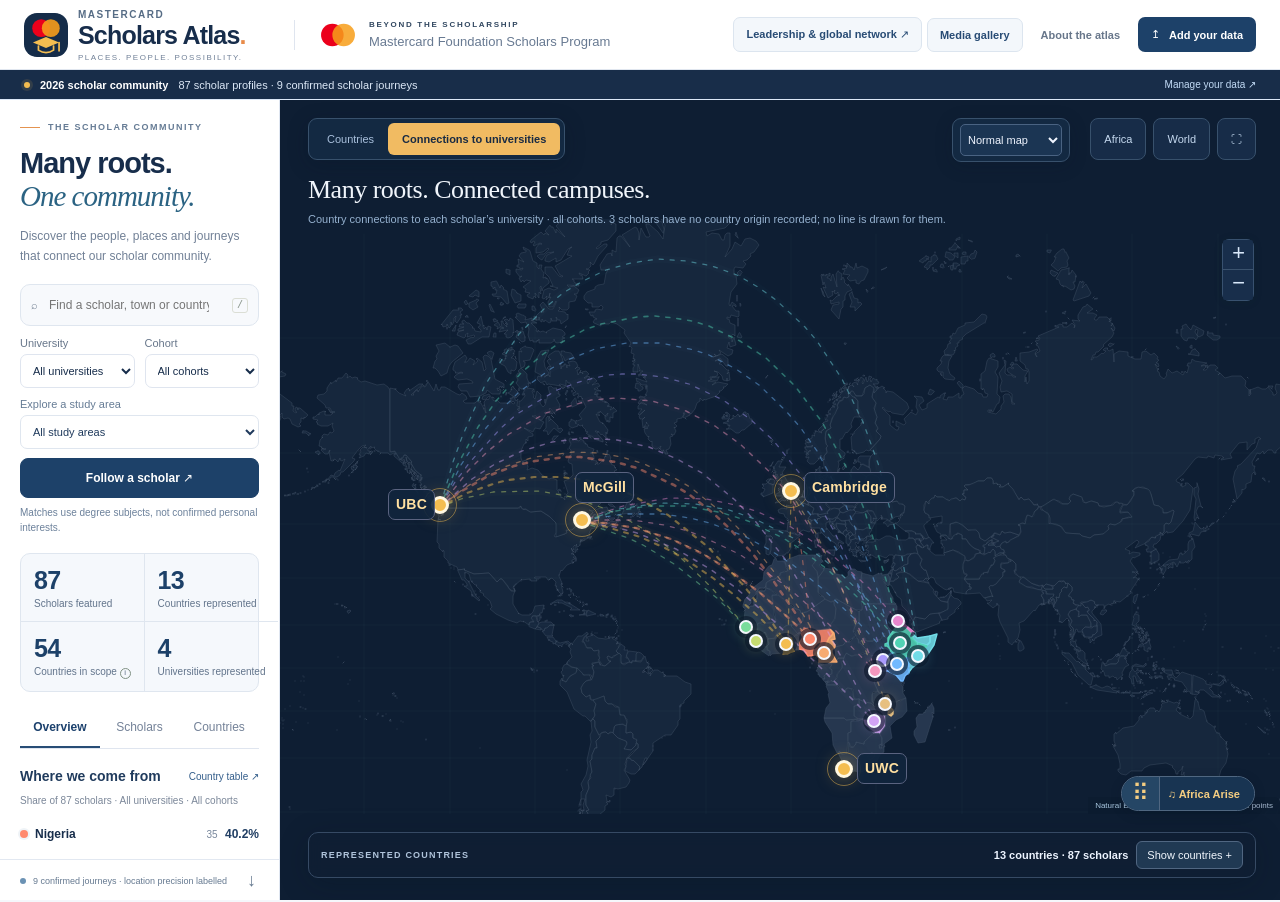
==== commit b0edf2fd: "Add a visible music drag handle and draggable open player title bar" ====
--- a/index.html
+++ b/index.html
@@ -16,8 +16,8 @@
   <script defer src="vendor/papaparse.min.js"></script>
   <script defer src="vendor/leaflet.js"></script>
   <script type="module" src="app.js?v=20261101-navy"></script>
-  <link href="music.css?v=1" rel="stylesheet">
-  <script type="module" src="music.mjs?v=1"></script>
+  <link href="music.css?v=4-move-handle" rel="stylesheet">
+  <script type="module" src="music.mjs?v=4-move-handle"></script>
 </head>
 <body>
   <a class="skip-link" href="#sidebarContent">Skip to scholar information</a>
--- a/music.css
+++ b/music.css
@@ -1 +1,11 @@
 .atlas-music-button{position:absolute;z-index:900;right:25px;bottom:89px;background:#183452;color:#f4cd81;border:1px solid #506781;border-radius:20px;padding:9px 14px;font:600 11px 'Segoe UI',sans-serif;box-shadow:0 3px 12px #06142630}.atlas-music-button:hover{background:#284c70}.atlas-music-panel{position:absolute;z-index:950;right:25px;bottom:132px;width:300px;max-width:calc(100% - 30px);background:#11263ef5;color:#edf4fc;border:1px solid #506781;border-radius:12px;padding:12px;box-shadow:0 10px 35px #0005}.atlas-music-panel[hidden]{display:none}.music-heading{display:flex;justify-content:space-between;align-items:center;margin-bottom:10px}.music-heading strong{display:block;font-size:14px;color:#f4cd81}.music-heading small{display:block;font-size:10px;color:#a9bed5;margin-top:3px}.music-heading button{border:0;background:transparent;color:#d5e3f2;font-size:24px;padding:0 5px}.music-video{aspect-ratio:16/9;background:#081a2b;border-radius:6px;overflow:hidden}.music-video iframe{width:100%;height:100%;border:0}.atlas-music-panel p{font-size:11px;line-height:1.5;color:#b6c9de;margin:9px 0}.atlas-music-panel a{color:#edc87c;font-size:11px}.map-area:has(.detail-card:not([hidden])) .atlas-music-button{right:290px}.map-area:has(.detail-card:not([hidden])) .atlas-music-panel{right:290px}.map-area.personal-journey .atlas-music-button{bottom:calc(var(--map-bottom,110px) + 10px)}.map-area.personal-journey .atlas-music-panel{bottom:calc(var(--map-bottom,110px) + 54px)}@media(max-width:760px){.atlas-music-button,.map-area:has(.detail-card:not([hidden])) .atlas-music-button{right:14px;bottom:calc(var(--map-bottom,90px) + 8px);font-size:10px;padding:8px 11px}.atlas-music-panel,.map-area:has(.detail-card:not([hidden])) .atlas-music-panel{right:14px;bottom:calc(var(--map-bottom,90px) + 45px);width:280px;max-height:65%;overflow:auto}}
+.atlas-music-panel audio{display:block;width:100%;height:40px;margin:12px 0;accent-color:#f1bb62}.music-repeat{display:flex;align-items:center;gap:7px;color:#c1d3e6;font-size:11px}.music-repeat input{accent-color:#f1bb62}
+
+.atlas-music-button{touch-action:none;user-select:none;-webkit-user-select:none;cursor:grab}.atlas-music-button.is-dragging{cursor:grabbing;box-shadow:0 6px 20px #0005}
+/* A visible grip moves the closed button; the open player's title bar moves it too. */
+.atlas-music-widget{position:absolute;z-index:901;right:25px;bottom:89px;display:flex;align-items:stretch;border:1px solid #506781;border-radius:22px;background:#183452;box-shadow:0 3px 12px #06142630;max-width:calc(100% - 16px)}
+.atlas-music-widget .atlas-music-button{position:static!important;border:0;border-radius:0 22px 22px 0;box-shadow:none;cursor:pointer;padding-left:8px}
+.music-move-handle{background:#254665;color:#f4cd81;border:0;border-right:1px solid #506781;border-radius:22px 0 0 22px;font-size:23px;line-height:1;padding:5px 10px;cursor:grab;touch-action:none;user-select:none;-webkit-user-select:none}
+.music-heading{cursor:grab;touch-action:none;user-select:none;-webkit-user-select:none}.music-heading button{cursor:pointer}.music-heading strong span{color:#f4cd81;font-size:18px}.atlas-music-widget.is-dragging,.atlas-music-widget.is-dragging *{cursor:grabbing!important}
+.map-area:has(.detail-card:not([hidden])) .atlas-music-widget{right:290px}.map-area.personal-journey .atlas-music-widget{bottom:calc(var(--map-bottom,110px) + 10px)}
+@media(max-width:760px){.atlas-music-widget,.map-area:has(.detail-card:not([hidden])) .atlas-music-widget{right:14px;bottom:calc(var(--map-bottom,90px) + 8px)}}
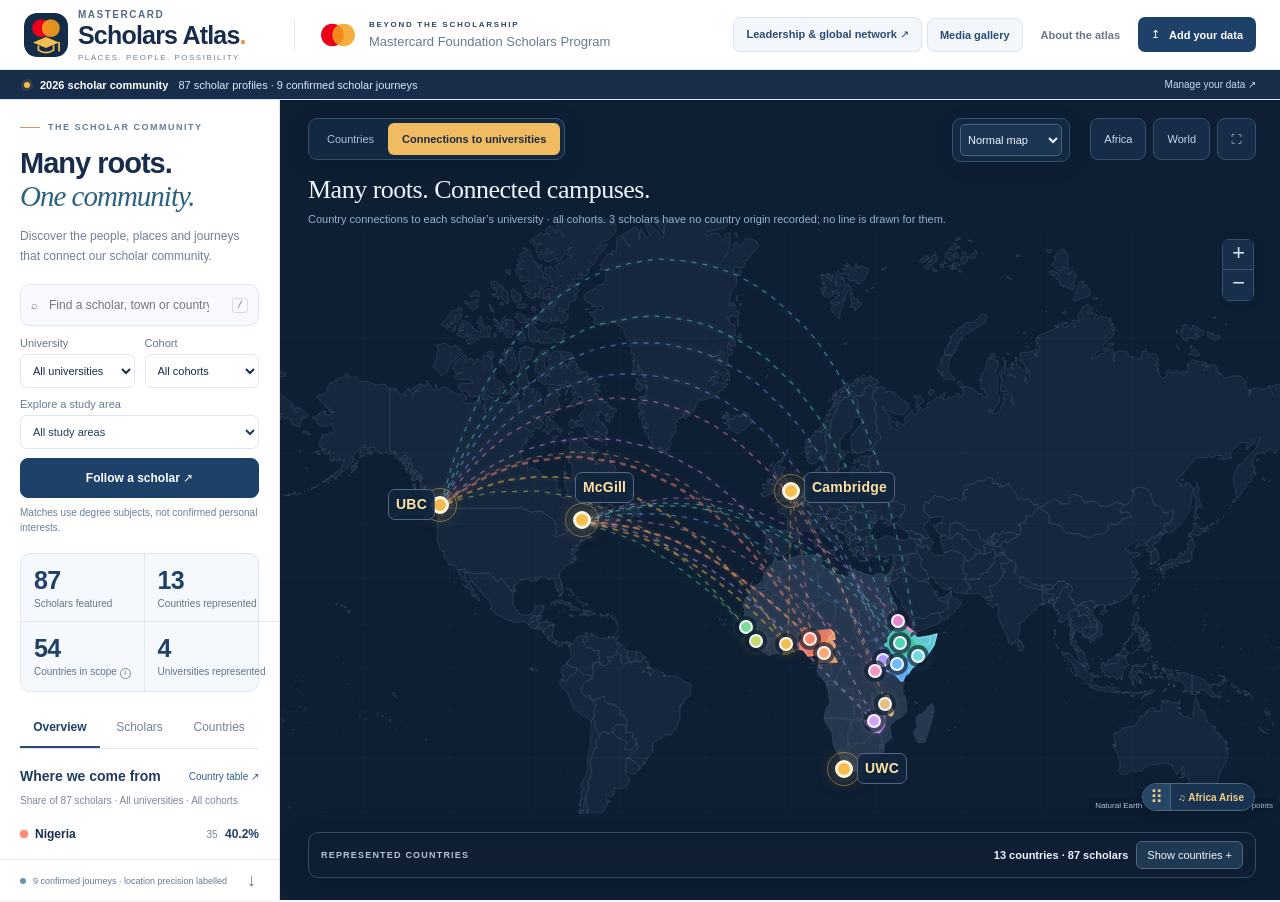
==== commit 52014a77: "Make the floating audio player compact with custom playback controls" ====
--- a/index.html
+++ b/index.html
@@ -16,8 +16,8 @@
   <script defer src="vendor/papaparse.min.js"></script>
   <script defer src="vendor/leaflet.js"></script>
   <script type="module" src="app.js?v=20261101-navy"></script>
-  <link href="music.css?v=4-move-handle" rel="stylesheet">
-  <script type="module" src="music.mjs?v=4-move-handle"></script>
+  <link href="music.css?v=5-compact" rel="stylesheet">
+  <script type="module" src="music.mjs?v=5-compact"></script>
 </head>
 <body>
   <a class="skip-link" href="#sidebarContent">Skip to scholar information</a>
--- a/music.css
+++ b/music.css
@@ -9,3 +9,6 @@
 .music-heading{cursor:grab;touch-action:none;user-select:none;-webkit-user-select:none}.music-heading button{cursor:pointer}.music-heading strong span{color:#f4cd81;font-size:18px}.atlas-music-widget.is-dragging,.atlas-music-widget.is-dragging *{cursor:grabbing!important}
 .map-area:has(.detail-card:not([hidden])) .atlas-music-widget{right:290px}.map-area.personal-journey .atlas-music-widget{bottom:calc(var(--map-bottom,110px) + 10px)}
 @media(max-width:760px){.atlas-music-widget,.map-area:has(.detail-card:not([hidden])) .atlas-music-widget{right:14px;bottom:calc(var(--map-bottom,90px) + 8px)}}
+
+/* Compact player, with controls independent of browser-native sizing. */
+.atlas-music-panel{width:236px;padding:10px 11px;border-radius:10px;background:#11263ef5}.atlas-music-panel audio{display:none}.music-heading{margin:0 0 8px;gap:8px}.music-heading strong{font-size:12px;font-weight:600;line-height:18px}.music-heading strong span{font-size:15px;margin-right:4px}.music-heading button{font-size:18px;line-height:20px;padding:0 2px}.music-playback{display:flex;align-items:center;gap:8px}.music-playback button,.music-options button{display:grid;place-items:center;border:0;background:transparent;color:#c3d5e8;cursor:pointer;padding:0;width:23px;height:23px;font-size:16px;border-radius:5px}.music-playback .music-play{background:#f1bb62;color:#132b45;flex:0 0 27px;height:27px;font-size:12px;border-radius:50%}.music-seek{width:100%;min-width:0;flex:1;accent-color:#f1bb62;height:4px;margin:0;cursor:pointer}.music-time{color:#b6c9de;font:10px 'Segoe UI',sans-serif;min-width:27px;text-align:right;font-variant-numeric:tabular-nums}.music-options{display:flex;align-items:center;gap:6px;margin-top:6px}.music-options small{color:#90a8c2;font-size:9px;margin-right:auto}.music-options .music-loop[aria-pressed=true]{color:#f1bb62;background:#28435f}.music-options .music-mute{font-size:14px}.music-volume{width:40px;accent-color:#92adc9;height:3px;margin:0}.music-message{display:block;color:#d7b77b;font-size:10px;margin-top:6px}.music-message[hidden]{display:none}.atlas-music-widget .atlas-music-button{font-size:10px;padding:7px 10px 7px 7px}.music-move-handle{font-size:18px;padding:4px 7px}.music-options button:hover{background:#28435f;color:#f1bb62}@media(max-width:760px){.atlas-music-panel,.map-area:has(.detail-card:not([hidden])) .atlas-music-panel{width:236px}}
